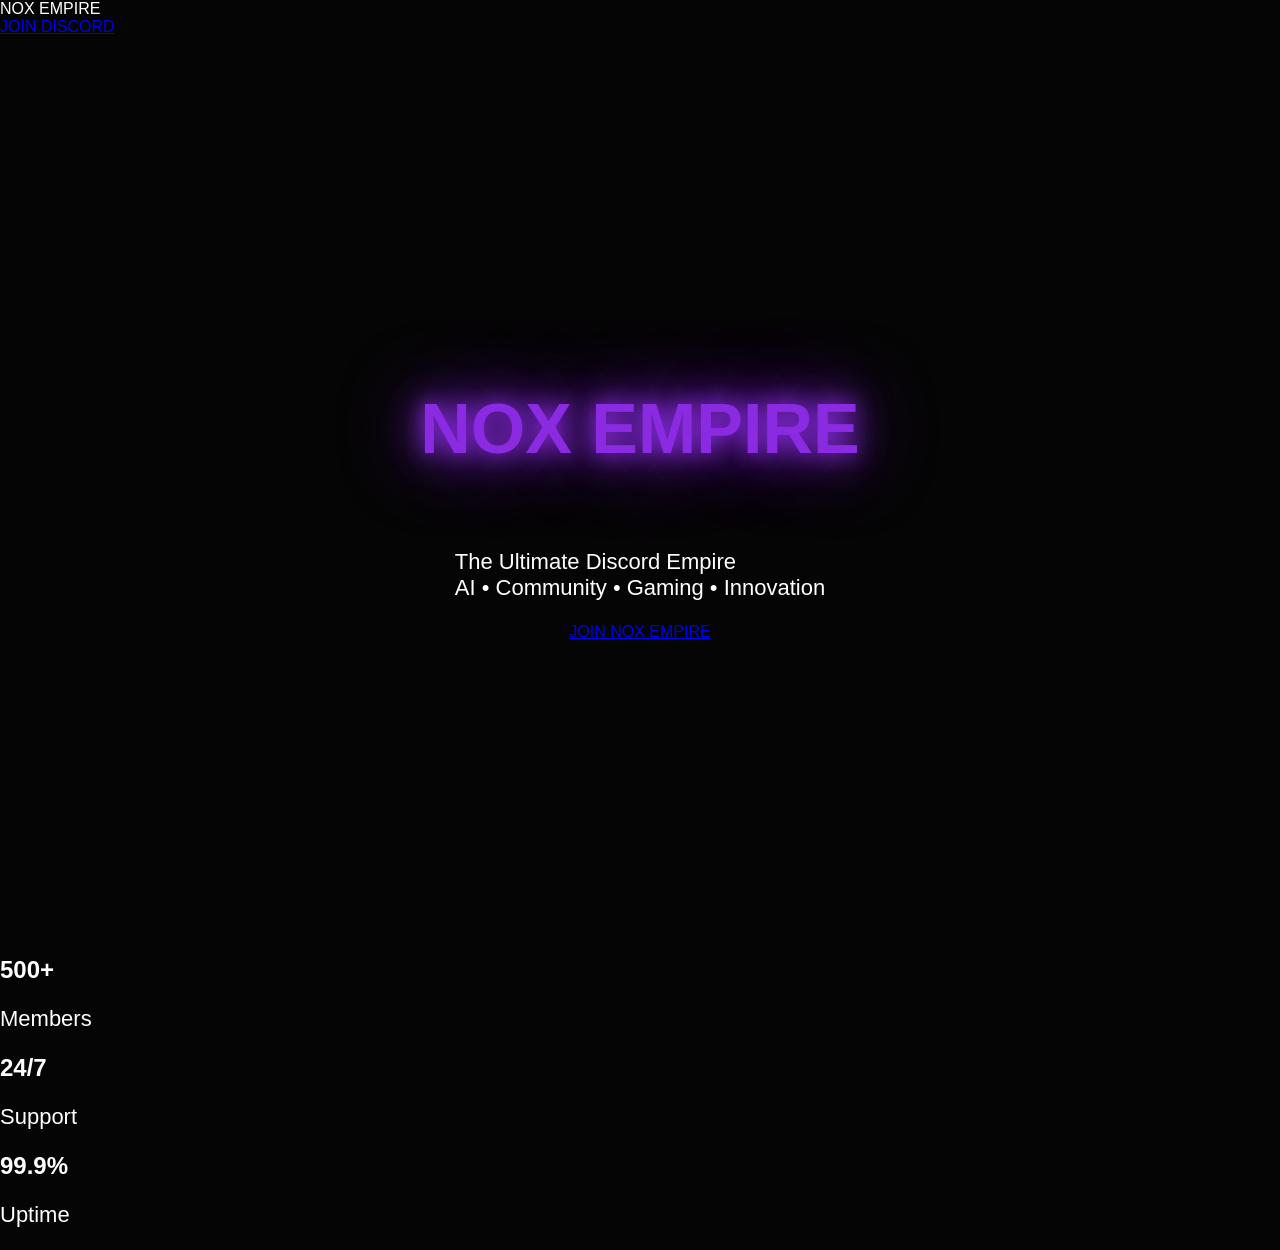
==== index.html @ 426fb97b "Update index.html" ====
<!DOCTYPE html>
<html>
<head>
<title>NOX EMPIRE</title>
<link rel="stylesheet" href="style.css">
</head>
<body>

<nav>
<div class="logo">NOX EMPIRE</div>

<a href="https://discord.gg/BHRQQq8F" target="_blank">
JOIN DISCORD
</a>
</nav>

<section class="hero">

<h1>NOX EMPIRE</h1>

<p>
The Ultimate Discord Empire
<br>
AI • Community • Gaming • Innovation
</p>

<a class="join" href="https://discord.gg/BHRQQq8F" target="_blank">
JOIN NOX EMPIRE
</a>

</section>

<section class="stats">

<div class="card">
<h2>500+</h2>
<p>Members</p>
</div>

<div class="card">
<h2>24/7</h2>
<p>Support</p>
</div>

<div class="card">
<h2>99.9%</h2>
<p>Uptime</p>
</div>

</section>

</body>
</html>
---- style.css ----
body{
    margin:0;
    background:#050505;
    color:white;
    font-family:Arial,sans-serif;
}

.hero{
    height:100vh;
    display:flex;
    flex-direction:column;
    justify-content:center;
    align-items:center;
}

h1{
    font-size:70px;
    color:#8A2BE2;
    text-shadow:
    0 0 20px #8A2BE2,
    0 0 40px #8A2BE2,
    0 0 80px #8A2BE2;
}

p{
    font-size:22px;
}

.btn{
    margin-top:20px;
    padding:15px 35px;
    text-decoration:none;
    color:white;
    border:2px solid #8A2BE2;
    border-radius:50px;
}

.btn:hover{
    box-shadow:0 0 25px #8A2BE2;
}
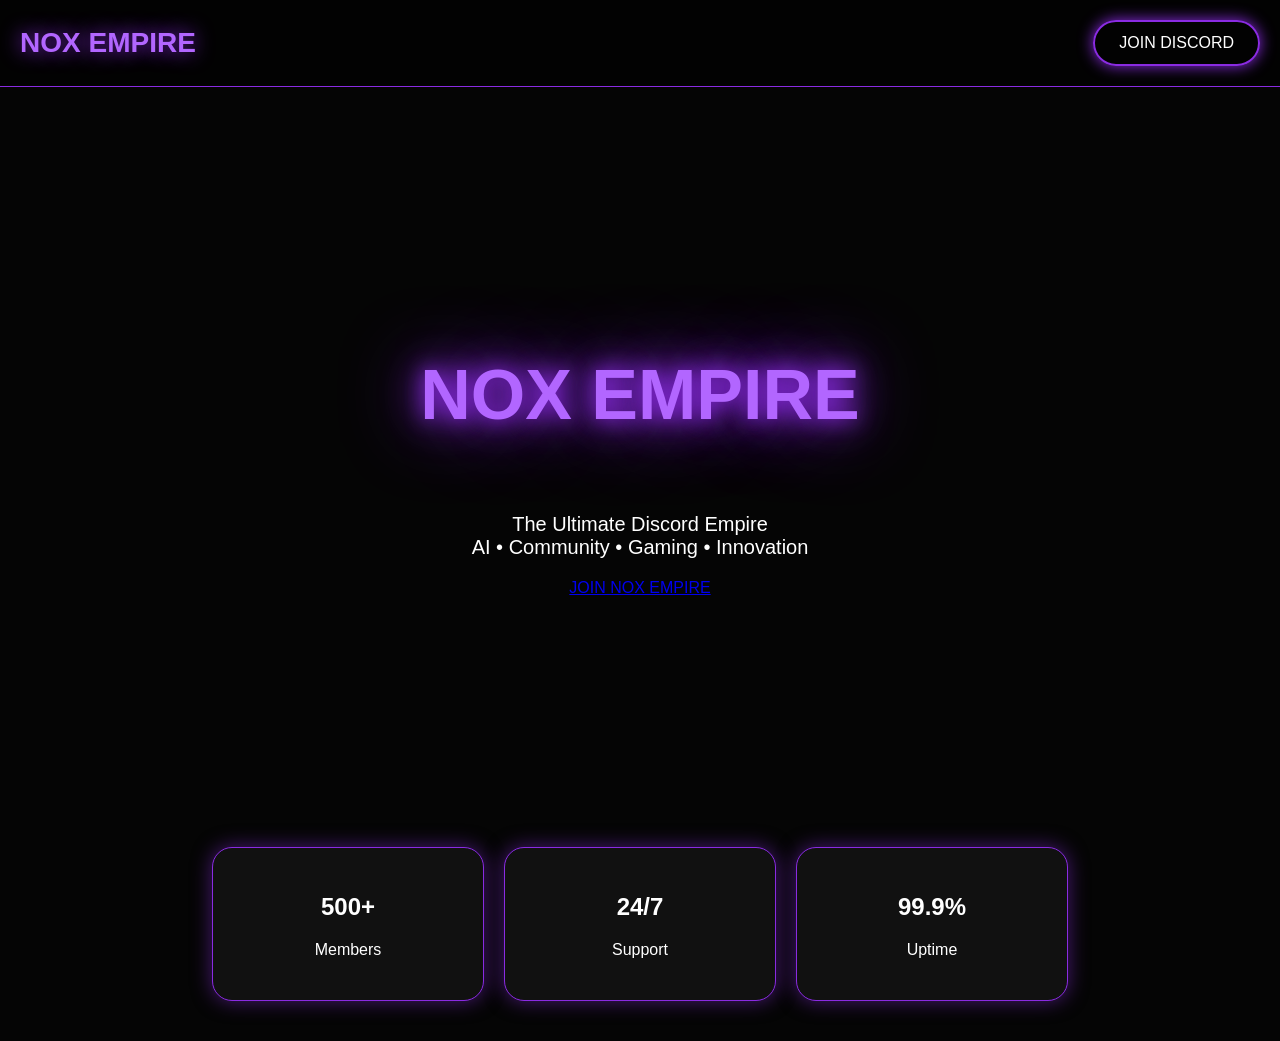
==== commit 58ff25be: "Update index.html" ====
--- a/index.html
+++ b/index.html
@@ -1,51 +1,57 @@
 <!DOCTYPE html>
 <html>
 <head>
+<meta charset="UTF-8">
+<meta name="viewport" content="width=device-width, initial-scale=1.0">
 <title>NOX EMPIRE</title>
 <link rel="stylesheet" href="style.css">
 </head>
 <body>
 
-<nav>
-<div class="logo">NOX EMPIRE</div>
+<nav class="navbar">
+    <div class="logo">NOX EMPIRE</div>
 
-<a href="https://discord.gg/BHRQQq8F" target="_blank">
-JOIN DISCORD
-</a>
+    <a href="https://discord.gg/BHRQQq8F"
+       target="_blank"
+       class="discord-btn">
+       JOIN DISCORD
+    </a>
 </nav>
 
 <section class="hero">
 
-<h1>NOX EMPIRE</h1>
+    <h1>NOX EMPIRE</h1>
 
-<p>
-The Ultimate Discord Empire
-<br>
-AI • Community • Gaming • Innovation
-</p>
+    <p>
+        The Ultimate Discord Empire
+        <br>
+        AI • Community • Gaming • Innovation
+    </p>
 
-<a class="join" href="https://discord.gg/BHRQQq8F" target="_blank">
-JOIN NOX EMPIRE
-</a>
+    <a href="https://discord.gg/BHRQQq8F"
+       target="_blank"
+       class="join-btn">
+       JOIN NOX EMPIRE
+    </a>
 
 </section>
 
 <section class="stats">
 
-<div class="card">
-<h2>500+</h2>
-<p>Members</p>
-</div>
+    <div class="card">
+        <h2>500+</h2>
+        <p>Members</p>
+    </div>
 
-<div class="card">
-<h2>24/7</h2>
-<p>Support</p>
-</div>
+    <div class="card">
+        <h2>24/7</h2>
+        <p>Support</p>
+    </div>
 
-<div class="card">
-<h2>99.9%</h2>
-<p>Uptime</p>
-</div>
+    <div class="card">
+        <h2>99.9%</h2>
+        <p>Uptime</p>
+    </div>
 
 </section>
 
--- a/style.css
+++ b/style.css
@@ -1,40 +1,83 @@
 body{
-    margin:0;
-    background:#050505;
-    color:white;
-    font-family:Arial,sans-serif;
+margin:0;
+background:#050505;
+color:white;
+font-family:Arial,sans-serif;
+overflow-x:hidden;
+}
+
+nav{
+display:flex;
+justify-content:space-between;
+align-items:center;
+padding:20px;
+background:rgba(0,0,0,.6);
+border-bottom:1px solid #8A2BE2;
+}
+
+.logo{
+font-size:28px;
+font-weight:bold;
+color:#b266ff;
+text-shadow:0 0 20px #8A2BE2;
+}
+
+nav a{
+color:white;
+text-decoration:none;
+padding:12px 24px;
+border:2px solid #8A2BE2;
+border-radius:50px;
+box-shadow:0 0 15px #8A2BE2;
 }
 
 .hero{
-    height:100vh;
-    display:flex;
-    flex-direction:column;
-    justify-content:center;
-    align-items:center;
+height:80vh;
+display:flex;
+flex-direction:column;
+justify-content:center;
+align-items:center;
+text-align:center;
 }
 
-h1{
-    font-size:70px;
-    color:#8A2BE2;
-    text-shadow:
-    0 0 20px #8A2BE2,
-    0 0 40px #8A2BE2,
-    0 0 80px #8A2BE2;
+.hero h1{
+font-size:70px;
+color:#b266ff;
+text-shadow:
+0 0 20px #8A2BE2,
+0 0 40px #8A2BE2,
+0 0 80px #8A2BE2;
 }
 
-p{
-    font-size:22px;
+.hero p{
+font-size:20px;
 }
 
-.btn{
-    margin-top:20px;
-    padding:15px 35px;
-    text-decoration:none;
-    color:white;
-    border:2px solid #8A2BE2;
-    border-radius:50px;
+.join{
+display:inline-block;
+margin-top:25px;
+padding:18px 40px;
+background:#8A2BE2;
+color:white;
+text-decoration:none;
+border-radius:50px;
+box-shadow:0 0 30px #8A2BE2;
 }
 
-.btn:hover{
-    box-shadow:0 0 25px #8A2BE2;
+.stats{
+display:flex;
+justify-content:center;
+gap:20px;
+flex-wrap:wrap;
+padding:40px;
 }
+
+.card{
+width:220px;
+background:#111;
+padding:25px;
+border-radius:20px;
+text-align:center;
+border:1px solid #8A2BE2;
+box-shadow:0 0 20px rgba(138,43,226,.5);
+}
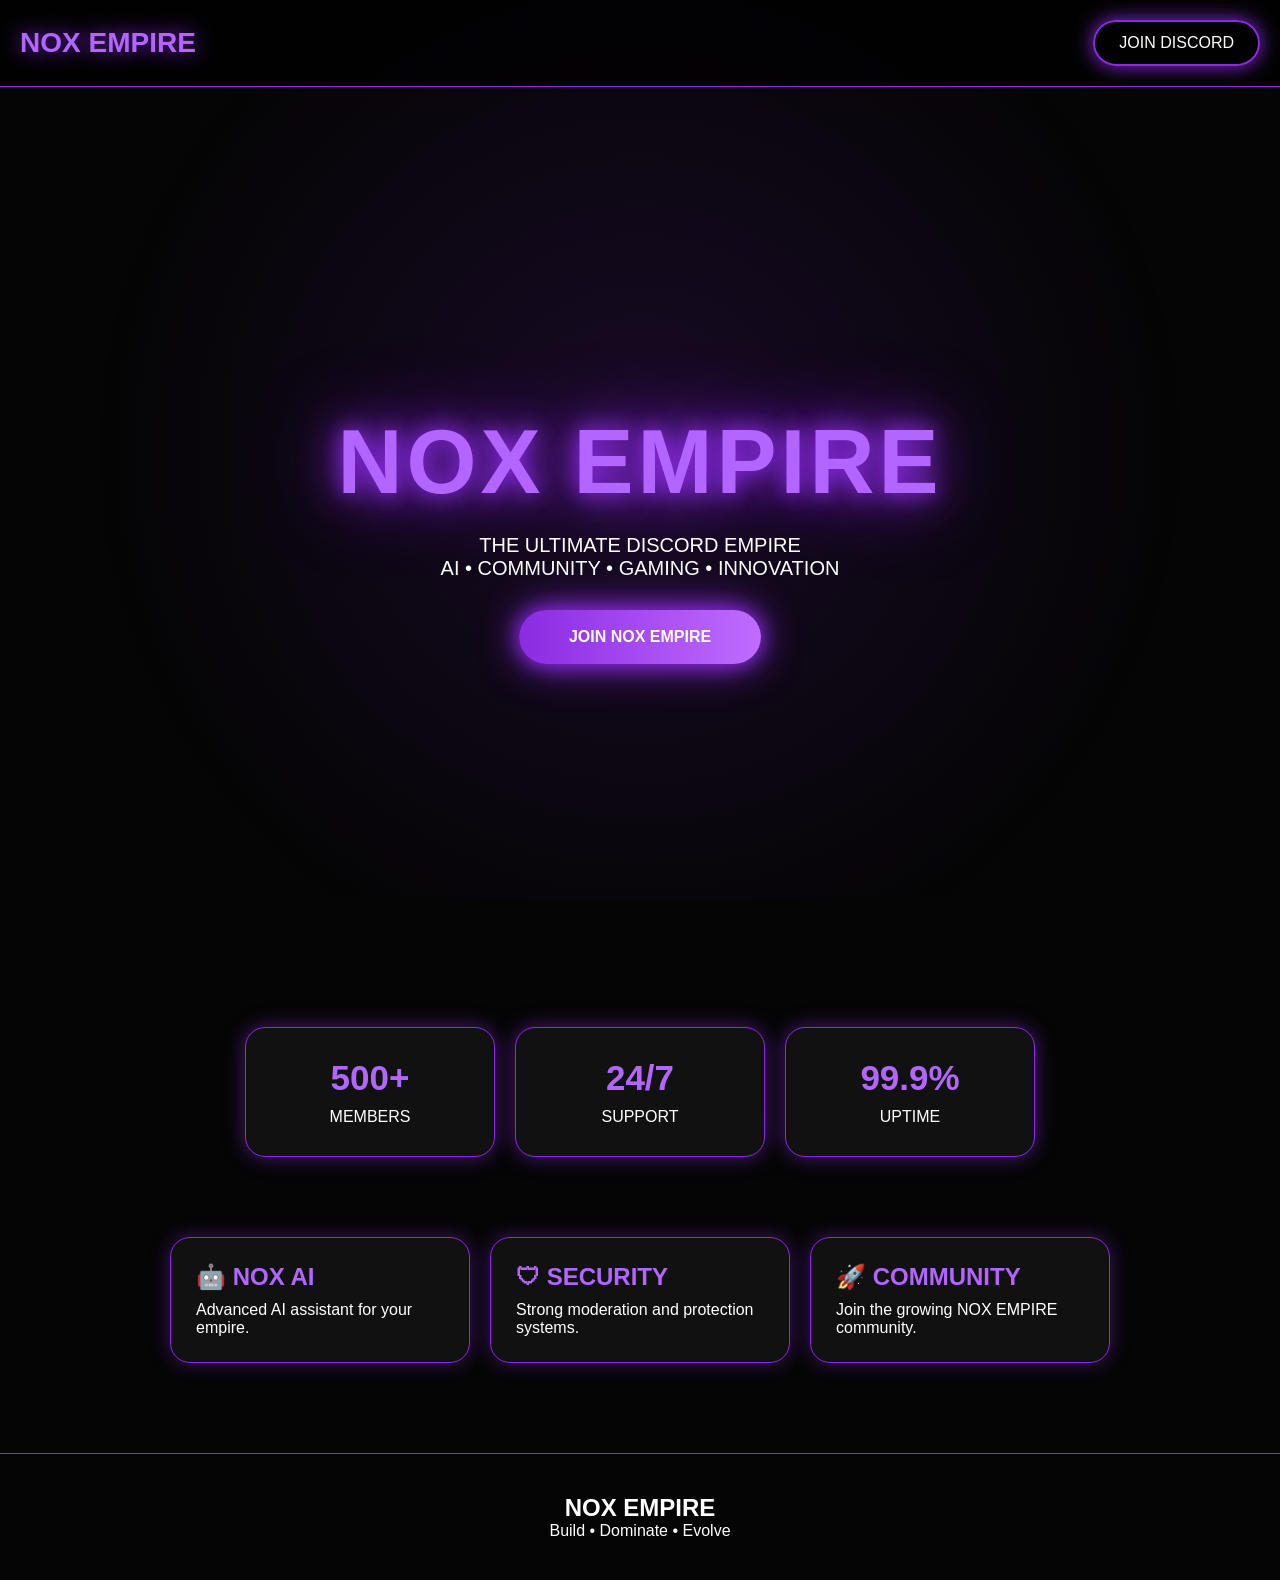
==== commit 817b67da: "Update index.html" ====
--- a/index.html
+++ b/index.html
@@ -4,56 +4,230 @@
 <meta charset="UTF-8">
 <meta name="viewport" content="width=device-width, initial-scale=1.0">
 <title>NOX EMPIRE</title>
-<link rel="stylesheet" href="style.css">
+
+<style>
+*{
+margin:0;
+padding:0;
+box-sizing:border-box;
+}
+
+body{
+background:#050505;
+color:white;
+font-family:Arial,sans-serif;
+overflow-x:hidden;
+}
+
+body::before{
+content:"";
+position:fixed;
+top:0;
+left:0;
+width:100%;
+height:100%;
+background:
+radial-gradient(circle at center,
+rgba(138,43,226,.15),
+transparent 70%);
+pointer-events:none;
+z-index:-1;
+}
+
+.navbar{
+display:flex;
+justify-content:space-between;
+align-items:center;
+padding:20px;
+border-bottom:1px solid #8A2BE2;
+background:rgba(0,0,0,.7);
+}
+
+.logo{
+font-size:28px;
+font-weight:bold;
+color:#b266ff;
+text-shadow:0 0 20px #8A2BE2;
+}
+
+.discord-btn{
+text-decoration:none;
+color:white;
+padding:12px 24px;
+border-radius:50px;
+border:2px solid #8A2BE2;
+box-shadow:0 0 20px #8A2BE2;
+}
+
+.hero{
+min-height:100vh;
+display:flex;
+flex-direction:column;
+justify-content:center;
+align-items:center;
+text-align:center;
+padding:20px;
+}
+
+.hero h1{
+font-size:90px;
+letter-spacing:4px;
+color:#b266ff;
+text-shadow:
+0 0 20px #8A2BE2,
+0 0 40px #8A2BE2,
+0 0 80px #8A2BE2;
+}
+
+.hero p{
+font-size:20px;
+margin-top:20px;
+}
+
+.join-btn{
+margin-top:30px;
+padding:18px 50px;
+border-radius:50px;
+text-decoration:none;
+color:white;
+font-weight:bold;
+background:linear-gradient(
+90deg,
+#8A2BE2,
+#c06cff
+);
+box-shadow:
+0 0 20px #8A2BE2,
+0 0 40px #8A2BE2;
+}
+
+.stats{
+display:flex;
+justify-content:center;
+flex-wrap:wrap;
+gap:20px;
+padding:40px;
+}
+
+.card{
+width:250px;
+background:#111;
+padding:30px;
+border-radius:20px;
+text-align:center;
+border:1px solid #8A2BE2;
+box-shadow:0 0 20px rgba(138,43,226,.5);
+}
+
+.card h2{
+font-size:35px;
+color:#b266ff;
+margin-bottom:10px;
+}
+
+.features{
+display:flex;
+justify-content:center;
+flex-wrap:wrap;
+gap:20px;
+padding:40px;
+}
+
+.feature{
+width:300px;
+background:#111;
+padding:25px;
+border-radius:20px;
+border:1px solid #8A2BE2;
+box-shadow:0 0 20px rgba(138,43,226,.4);
+}
+
+.feature h2{
+margin-bottom:10px;
+color:#b266ff;
+}
+
+footer{
+padding:40px;
+text-align:center;
+border-top:1px solid #8A2BE2;
+margin-top:50px;
+}
+</style>
+
 </head>
 <body>
 
 <nav class="navbar">
-    <div class="logo">NOX EMPIRE</div>
-
-    <a href="https://discord.gg/BHRQQq8F"
-       target="_blank"
-       class="discord-btn">
-       JOIN DISCORD
-    </a>
+<div class="logo">NOX EMPIRE</div>
+
+<a href="https://discord.gg/BHRQQq8F"
+target="_blank"
+class="discord-btn">
+JOIN DISCORD
+</a>
 </nav>
 
 <section class="hero">
 
-    <h1>NOX EMPIRE</h1>
-
-    <p>
-        The Ultimate Discord Empire
-        <br>
-        AI • Community • Gaming • Innovation
-    </p>
-
-    <a href="https://discord.gg/BHRQQq8F"
-       target="_blank"
-       class="join-btn">
-       JOIN NOX EMPIRE
-    </a>
+<h1>NOX EMPIRE</h1>
+
+<p>
+THE ULTIMATE DISCORD EMPIRE
+<br>
+AI • COMMUNITY • GAMING • INNOVATION
+</p>
+
+<a href="https://discord.gg/BHRQQq8F"
+target="_blank"
+class="join-btn">
+JOIN NOX EMPIRE
+</a>
 
 </section>
 
 <section class="stats">
 
-    <div class="card">
-        <h2>500+</h2>
-        <p>Members</p>
-    </div>
-
-    <div class="card">
-        <h2>24/7</h2>
-        <p>Support</p>
-    </div>
-
-    <div class="card">
-        <h2>99.9%</h2>
-        <p>Uptime</p>
-    </div>
+<div class="card">
+<h2>500+</h2>
+<p>MEMBERS</p>
+</div>
+
+<div class="card">
+<h2>24/7</h2>
+<p>SUPPORT</p>
+</div>
+
+<div class="card">
+<h2>99.9%</h2>
+<p>UPTIME</p>
+</div>
 
 </section>
+
+<section class="features">
+
+<div class="feature">
+<h2>🤖 NOX AI</h2>
+<p>Advanced AI assistant for your empire.</p>
+</div>
+
+<div class="feature">
+<h2>🛡 SECURITY</h2>
+<p>Strong moderation and protection systems.</p>
+</div>
+
+<div class="feature">
+<h2>🚀 COMMUNITY</h2>
+<p>Join the growing NOX EMPIRE community.</p>
+</div>
+
+</section>
+
+<footer>
+<h2>NOX EMPIRE</h2>
+<p>Build • Dominate • Evolve</p>
+</footer>
 
 </body>
 </html>
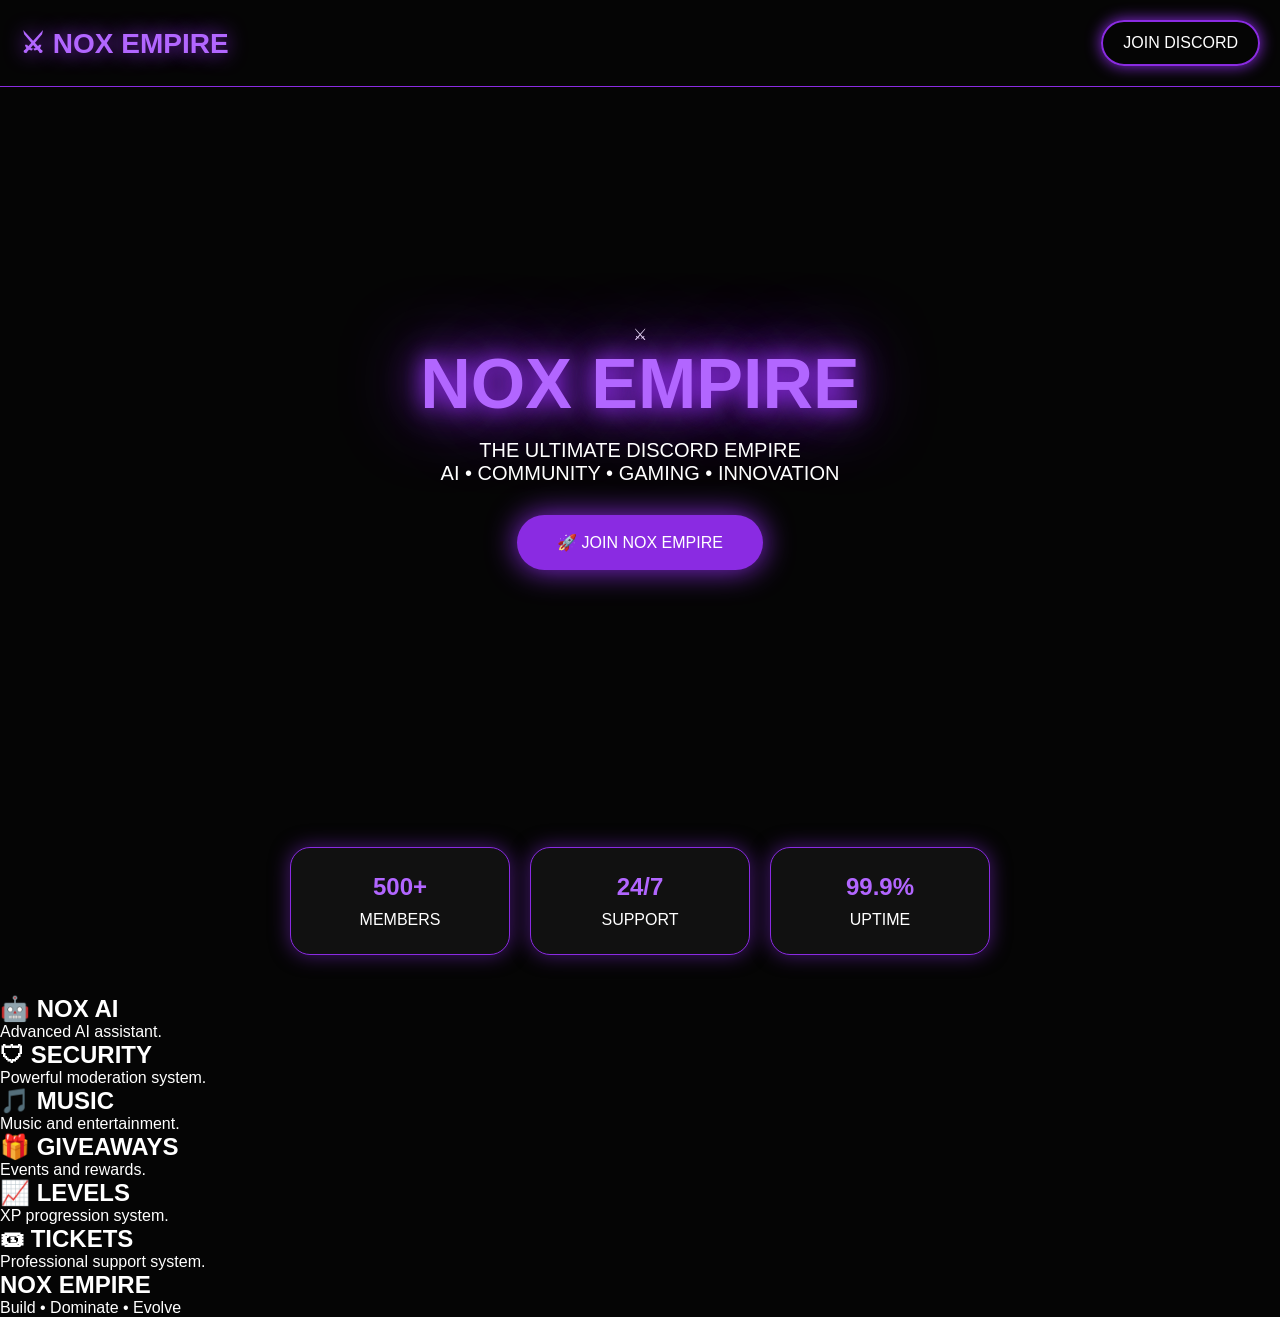
==== commit 313e4674: "Update index.html" ====
--- a/index.html
+++ b/index.html
@@ -4,162 +4,13 @@
 <meta charset="UTF-8">
 <meta name="viewport" content="width=device-width, initial-scale=1.0">
 <title>NOX EMPIRE</title>
+<link rel="stylesheet" href="style.css">
+</head>
 
-<style>
-*{
-margin:0;
-padding:0;
-box-sizing:border-box;
-}
-
-body{
-background:#050505;
-color:white;
-font-family:Arial,sans-serif;
-overflow-x:hidden;
-}
-
-body::before{
-content:"";
-position:fixed;
-top:0;
-left:0;
-width:100%;
-height:100%;
-background:
-radial-gradient(circle at center,
-rgba(138,43,226,.15),
-transparent 70%);
-pointer-events:none;
-z-index:-1;
-}
-
-.navbar{
-display:flex;
-justify-content:space-between;
-align-items:center;
-padding:20px;
-border-bottom:1px solid #8A2BE2;
-background:rgba(0,0,0,.7);
-}
-
-.logo{
-font-size:28px;
-font-weight:bold;
-color:#b266ff;
-text-shadow:0 0 20px #8A2BE2;
-}
-
-.discord-btn{
-text-decoration:none;
-color:white;
-padding:12px 24px;
-border-radius:50px;
-border:2px solid #8A2BE2;
-box-shadow:0 0 20px #8A2BE2;
-}
-
-.hero{
-min-height:100vh;
-display:flex;
-flex-direction:column;
-justify-content:center;
-align-items:center;
-text-align:center;
-padding:20px;
-}
-
-.hero h1{
-font-size:90px;
-letter-spacing:4px;
-color:#b266ff;
-text-shadow:
-0 0 20px #8A2BE2,
-0 0 40px #8A2BE2,
-0 0 80px #8A2BE2;
-}
-
-.hero p{
-font-size:20px;
-margin-top:20px;
-}
-
-.join-btn{
-margin-top:30px;
-padding:18px 50px;
-border-radius:50px;
-text-decoration:none;
-color:white;
-font-weight:bold;
-background:linear-gradient(
-90deg,
-#8A2BE2,
-#c06cff
-);
-box-shadow:
-0 0 20px #8A2BE2,
-0 0 40px #8A2BE2;
-}
-
-.stats{
-display:flex;
-justify-content:center;
-flex-wrap:wrap;
-gap:20px;
-padding:40px;
-}
-
-.card{
-width:250px;
-background:#111;
-padding:30px;
-border-radius:20px;
-text-align:center;
-border:1px solid #8A2BE2;
-box-shadow:0 0 20px rgba(138,43,226,.5);
-}
-
-.card h2{
-font-size:35px;
-color:#b266ff;
-margin-bottom:10px;
-}
-
-.features{
-display:flex;
-justify-content:center;
-flex-wrap:wrap;
-gap:20px;
-padding:40px;
-}
-
-.feature{
-width:300px;
-background:#111;
-padding:25px;
-border-radius:20px;
-border:1px solid #8A2BE2;
-box-shadow:0 0 20px rgba(138,43,226,.4);
-}
-
-.feature h2{
-margin-bottom:10px;
-color:#b266ff;
-}
-
-footer{
-padding:40px;
-text-align:center;
-border-top:1px solid #8A2BE2;
-margin-top:50px;
-}
-</style>
-
-</head>
 <body>
 
 <nav class="navbar">
-<div class="logo">NOX EMPIRE</div>
+<div class="logo">⚔ NOX EMPIRE</div>
 
 <a href="https://discord.gg/BHRQQq8F"
 target="_blank"
@@ -169,6 +20,8 @@
 </nav>
 
 <section class="hero">
+
+<div class="nox-logo">⚔</div>
 
 <h1>NOX EMPIRE</h1>
 
@@ -181,7 +34,7 @@
 <a href="https://discord.gg/BHRQQq8F"
 target="_blank"
 class="join-btn">
-JOIN NOX EMPIRE
+🚀 JOIN NOX EMPIRE
 </a>
 
 </section>
@@ -209,24 +62,44 @@
 
 <div class="feature">
 <h2>🤖 NOX AI</h2>
-<p>Advanced AI assistant for your empire.</p>
+<p>Advanced AI assistant.</p>
 </div>
 
 <div class="feature">
 <h2>🛡 SECURITY</h2>
-<p>Strong moderation and protection systems.</p>
+<p>Powerful moderation system.</p>
 </div>
 
 <div class="feature">
-<h2>🚀 COMMUNITY</h2>
-<p>Join the growing NOX EMPIRE community.</p>
+<h2>🎵 MUSIC</h2>
+<p>Music and entertainment.</p>
+</div>
+
+<div class="feature">
+<h2>🎁 GIVEAWAYS</h2>
+<p>Events and rewards.</p>
+</div>
+
+<div class="feature">
+<h2>📈 LEVELS</h2>
+<p>XP progression system.</p>
+</div>
+
+<div class="feature">
+<h2>🎟 TICKETS</h2>
+<p>Professional support system.</p>
 </div>
 
 </section>
 
 <footer>
+
 <h2>NOX EMPIRE</h2>
-<p>Build • Dominate • Evolve</p>
+
+<p>
+Build • Dominate • Evolve
+</p>
+
 </footer>
 
 </body>
--- a/style.css
+++ b/style.css
@@ -0,0 +1,92 @@
+*{
+    margin:0;
+    padding:0;
+    box-sizing:border-box;
+}
+
+body{
+    background:#050505;
+    color:white;
+    font-family:Arial,sans-serif;
+}
+
+.navbar{
+    display:flex;
+    justify-content:space-between;
+    align-items:center;
+    padding:20px;
+    border-bottom:1px solid #8A2BE2;
+}
+
+.logo{
+    font-size:28px;
+    font-weight:bold;
+    color:#b266ff;
+    text-shadow:0 0 20px #8A2BE2;
+}
+
+.discord-btn{
+    color:white;
+    text-decoration:none;
+    border:2px solid #8A2BE2;
+    padding:12px 20px;
+    border-radius:30px;
+    box-shadow:0 0 15px #8A2BE2;
+}
+
+.hero{
+    min-height:80vh;
+    display:flex;
+    flex-direction:column;
+    justify-content:center;
+    align-items:center;
+    text-align:center;
+    padding:20px;
+}
+
+.hero h1{
+    font-size:70px;
+    color:#b266ff;
+    text-shadow:
+    0 0 20px #8A2BE2,
+    0 0 40px #8A2BE2,
+    0 0 80px #8A2BE2;
+}
+
+.hero p{
+    font-size:20px;
+    margin-top:15px;
+}
+
+.join-btn{
+    margin-top:30px;
+    text-decoration:none;
+    color:white;
+    background:#8A2BE2;
+    padding:18px 40px;
+    border-radius:50px;
+    box-shadow:0 0 30px #8A2BE2;
+}
+
+.stats{
+    display:flex;
+    justify-content:center;
+    flex-wrap:wrap;
+    gap:20px;
+    padding:40px;
+}
+
+.card{
+    width:220px;
+    background:#111;
+    padding:25px;
+    text-align:center;
+    border-radius:20px;
+    border:1px solid #8A2BE2;
+    box-shadow:0 0 20px rgba(138,43,226,.5);
+}
+
+.card h2{
+    color:#b266ff;
+    margin-bottom:10px;
+}
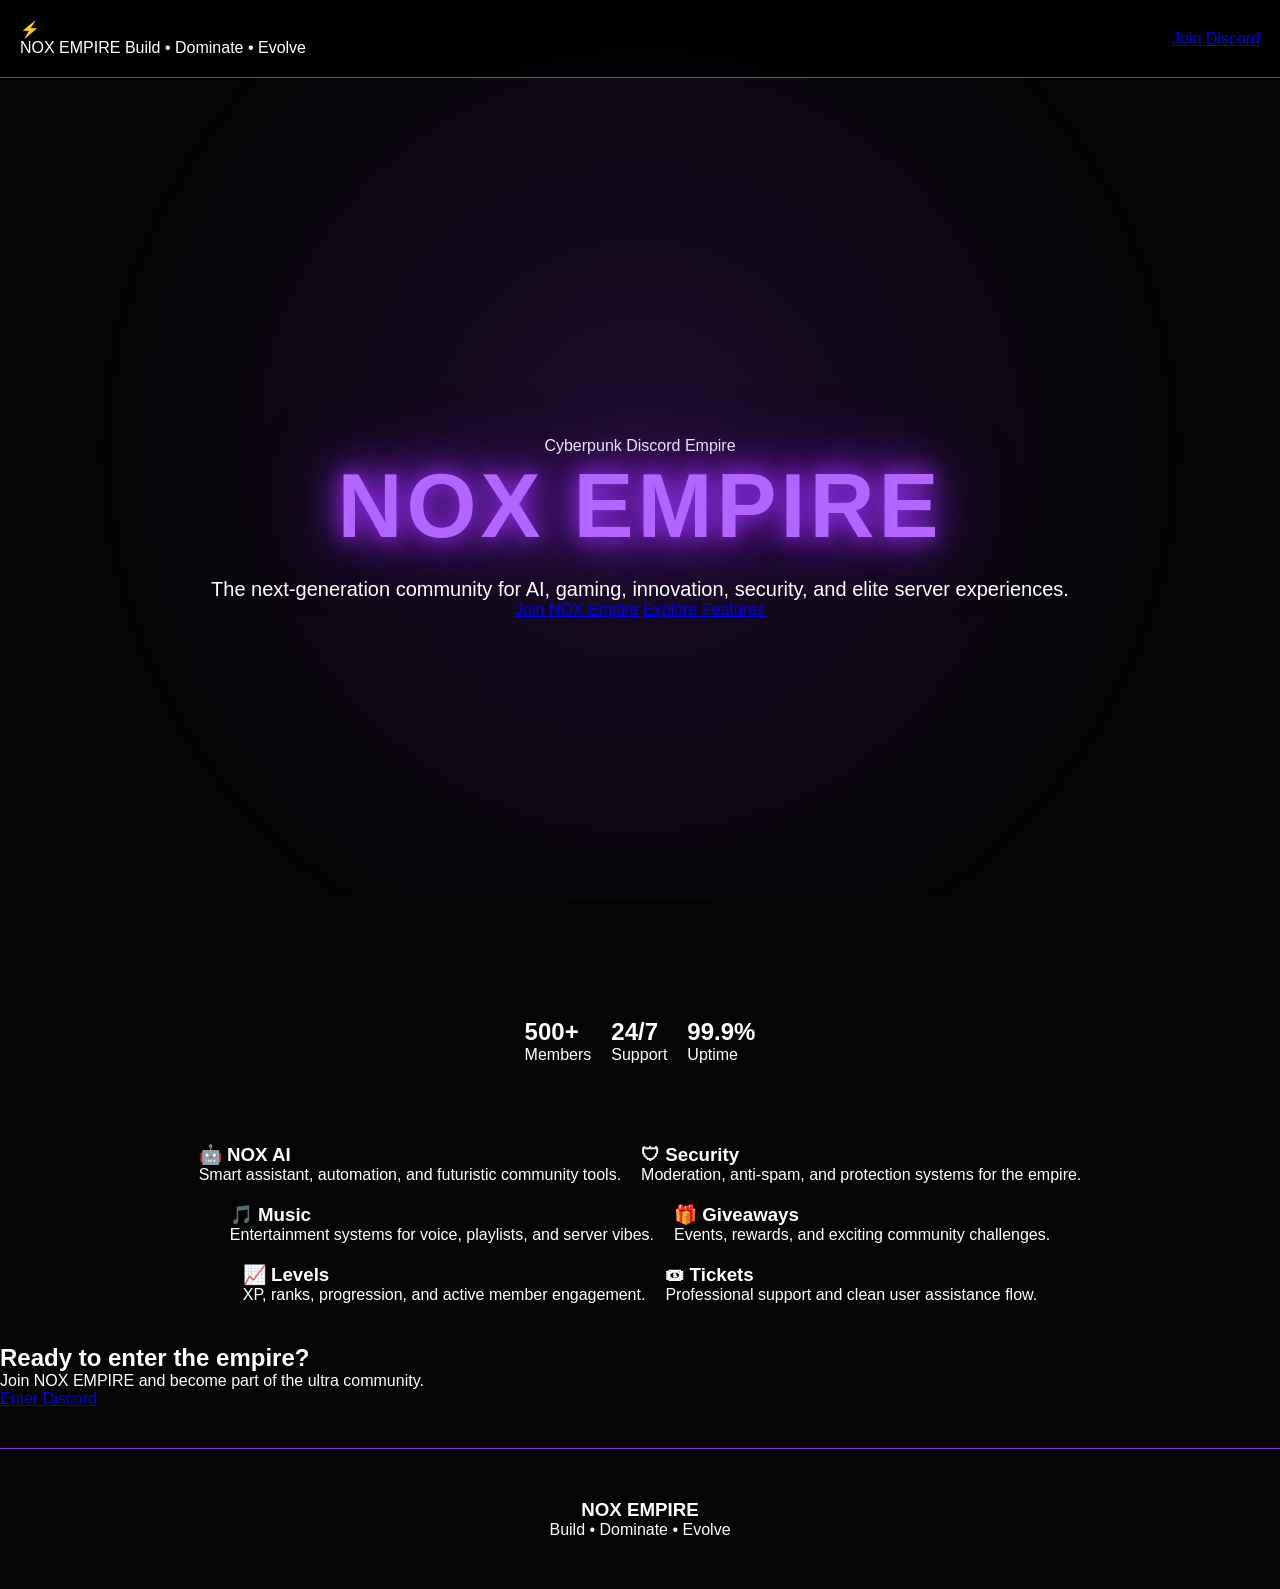
==== commit 3047a77d: "Update index.html" ====
--- a/index.html
+++ b/index.html
@@ -1,106 +1,97 @@
+
 <!DOCTYPE html>
-<html>
+<html lang="en">
 <head>
-<meta charset="UTF-8">
-<meta name="viewport" content="width=device-width, initial-scale=1.0">
-<title>NOX EMPIRE</title>
-<link rel="stylesheet" href="style.css">
+  <meta charset="UTF-8" />
+  <meta name="viewport" content="width=device-width, initial-scale=1.0" />
+  <title>NOX EMPIRE</title>
+  <link rel="stylesheet" href="style.css" />
 </head>
-
 <body>
 
-<nav class="navbar">
-<div class="logo">⚔ NOX EMPIRE</div>
+  <div id="particles"></div>
 
-<a href="https://discord.gg/BHRQQq8F"
-target="_blank"
-class="discord-btn">
-JOIN DISCORD
-</a>
-</nav>
+  <nav class="navbar">
+    <div class="brand">
+      <div class="brand-icon">⚡</div>
+      <div class="brand-text">
+        <span class="brand-name">NOX EMPIRE</span>
+        <span class="brand-sub">Build • Dominate • Evolve</span>
+      </div>
+    </div>
 
-<section class="hero">
+    <a class="nav-btn" href="https://discord.gg/BHRQQq8F" target="_blank">Join Discord</a>
+  </nav>
 
-<div class="nox-logo">⚔</div>
+  <main>
+    <section class="hero">
+      <div class="hero-badge">Cyberpunk Discord Empire</div>
+      <h1>NOX EMPIRE</h1>
+      <p>
+        The next-generation community for AI, gaming, innovation, security,
+        and elite server experiences.
+      </p>
 
-<h1>NOX EMPIRE</h1>
+      <div class="hero-actions">
+        <a class="primary-btn" href="https://discord.gg/BHRQQq8F" target="_blank">Join NOX Empire</a>
+        <a class="secondary-btn" href="#features">Explore Features</a>
+      </div>
+    </section>
 
-<p>
-THE ULTIMATE DISCORD EMPIRE
-<br>
-AI • COMMUNITY • GAMING • INNOVATION
-</p>
+    <section class="stats">
+      <div class="stat-card">
+        <h2>500+</h2>
+        <p>Members</p>
+      </div>
+      <div class="stat-card">
+        <h2>24/7</h2>
+        <p>Support</p>
+      </div>
+      <div class="stat-card">
+        <h2>99.9%</h2>
+        <p>Uptime</p>
+      </div>
+    </section>
 
-<a href="https://discord.gg/BHRQQq8F"
-target="_blank"
-class="join-btn">
-🚀 JOIN NOX EMPIRE
-</a>
+    <section id="features" class="features">
+      <div class="feature-card">
+        <h3>🤖 NOX AI</h3>
+        <p>Smart assistant, automation, and futuristic community tools.</p>
+      </div>
+      <div class="feature-card">
+        <h3>🛡 Security</h3>
+        <p>Moderation, anti-spam, and protection systems for the empire.</p>
+      </div>
+      <div class="feature-card">
+        <h3>🎵 Music</h3>
+        <p>Entertainment systems for voice, playlists, and server vibes.</p>
+      </div>
+      <div class="feature-card">
+        <h3>🎁 Giveaways</h3>
+        <p>Events, rewards, and exciting community challenges.</p>
+      </div>
+      <div class="feature-card">
+        <h3>📈 Levels</h3>
+        <p>XP, ranks, progression, and active member engagement.</p>
+      </div>
+      <div class="feature-card">
+        <h3>🎟 Tickets</h3>
+        <p>Professional support and clean user assistance flow.</p>
+      </div>
+    </section>
 
-</section>
+    <section class="cta">
+      <h2>Ready to enter the empire?</h2>
+      <p>Join NOX EMPIRE and become part of the ultra community.</p>
+      <a class="primary-btn" href="https://discord.gg/BHRQQq8F" target="_blank">Enter Discord</a>
+    </section>
+  </main>
 
-<section class="stats">
+  <footer class="footer">
+    <h3>NOX EMPIRE</h3>
+    <p>Build • Dominate • Evolve</p>
+  </footer>
 
-<div class="card">
-<h2>500+</h2>
-<p>MEMBERS</p>
-</div>
-
-<div class="card">
-<h2>24/7</h2>
-<p>SUPPORT</p>
-</div>
-
-<div class="card">
-<h2>99.9%</h2>
-<p>UPTIME</p>
-</div>
-
-</section>
-
-<section class="features">
-
-<div class="feature">
-<h2>🤖 NOX AI</h2>
-<p>Advanced AI assistant.</p>
-</div>
-
-<div class="feature">
-<h2>🛡 SECURITY</h2>
-<p>Powerful moderation system.</p>
-</div>
-
-<div class="feature">
-<h2>🎵 MUSIC</h2>
-<p>Music and entertainment.</p>
-</div>
-
-<div class="feature">
-<h2>🎁 GIVEAWAYS</h2>
-<p>Events and rewards.</p>
-</div>
-
-<div class="feature">
-<h2>📈 LEVELS</h2>
-<p>XP progression system.</p>
-</div>
-
-<div class="feature">
-<h2>🎟 TICKETS</h2>
-<p>Professional support system.</p>
-</div>
-
-</section>
-
-<footer>
-
-<h2>NOX EMPIRE</h2>
-
-<p>
-Build • Dominate • Evolve
-</p>
-
-</footer>
-
+  <script src="script.js"></script>
 </body>
 </html>
--- a/style.css
+++ b/style.css
@@ -1,92 +1,175 @@
 *{
-    margin:0;
-    padding:0;
-    box-sizing:border-box;
+margin:0;
+padding:0;
+box-sizing:border-box;
 }
 
 body{
-    background:#050505;
-    color:white;
-    font-family:Arial,sans-serif;
+background:#050505;
+color:white;
+font-family:Arial,sans-serif;
+overflow-x:hidden;
+}
+
+body::before{
+content:"";
+position:fixed;
+top:0;
+left:0;
+width:100%;
+height:100%;
+background:
+radial-gradient(circle,
+rgba(138,43,226,.18),
+transparent 70%);
+pointer-events:none;
+z-index:-1;
 }
 
 .navbar{
-    display:flex;
-    justify-content:space-between;
-    align-items:center;
-    padding:20px;
-    border-bottom:1px solid #8A2BE2;
+display:flex;
+justify-content:space-between;
+align-items:center;
+padding:20px;
+border-bottom:1px solid #8A2BE2;
+background:rgba(0,0,0,.8);
 }
 
 .logo{
-    font-size:28px;
-    font-weight:bold;
-    color:#b266ff;
-    text-shadow:0 0 20px #8A2BE2;
+font-size:24px;
+font-weight:bold;
+color:#b266ff;
+text-shadow:0 0 20px #8A2BE2;
 }
 
 .discord-btn{
-    color:white;
-    text-decoration:none;
-    border:2px solid #8A2BE2;
-    padding:12px 20px;
-    border-radius:30px;
-    box-shadow:0 0 15px #8A2BE2;
+text-decoration:none;
+color:white;
+padding:12px 24px;
+border-radius:50px;
+border:2px solid #8A2BE2;
+box-shadow:0 0 20px #8A2BE2;
 }
 
 .hero{
-    min-height:80vh;
-    display:flex;
-    flex-direction:column;
-    justify-content:center;
-    align-items:center;
-    text-align:center;
-    padding:20px;
+min-height:100vh;
+display:flex;
+flex-direction:column;
+justify-content:center;
+align-items:center;
+text-align:center;
+padding:20px;
+}
+
+.nox-logo{
+font-size:90px;
+margin-bottom:20px;
+filter:drop-shadow(0 0 25px #8A2BE2);
+animation:float 3s infinite;
+}
+
+@keyframes float{
+0%{transform:translateY(0);}
+50%{transform:translateY(-15px);}
+100%{transform:translateY(0);}
 }
 
 .hero h1{
-    font-size:70px;
-    color:#b266ff;
-    text-shadow:
-    0 0 20px #8A2BE2,
-    0 0 40px #8A2BE2,
-    0 0 80px #8A2BE2;
+font-size:90px;
+letter-spacing:4px;
+color:#b266ff;
+text-shadow:
+0 0 20px #8A2BE2,
+0 0 40px #8A2BE2,
+0 0 80px #8A2BE2;
 }
 
 .hero p{
-    font-size:20px;
-    margin-top:15px;
+margin-top:20px;
+font-size:20px;
 }
 
 .join-btn{
-    margin-top:30px;
-    text-decoration:none;
-    color:white;
-    background:#8A2BE2;
-    padding:18px 40px;
-    border-radius:50px;
-    box-shadow:0 0 30px #8A2BE2;
+margin-top:30px;
+padding:18px 50px;
+border-radius:50px;
+text-decoration:none;
+color:white;
+font-weight:bold;
+background:linear-gradient(
+90deg,
+#8A2BE2,
+#c06cff
+);
+box-shadow:
+0 0 20px #8A2BE2,
+0 0 40px #8A2BE2;
 }
 
 .stats{
-    display:flex;
-    justify-content:center;
-    flex-wrap:wrap;
-    gap:20px;
-    padding:40px;
+display:flex;
+justify-content:center;
+flex-wrap:wrap;
+gap:20px;
+padding:40px;
 }
 
 .card{
-    width:220px;
-    background:#111;
-    padding:25px;
-    text-align:center;
-    border-radius:20px;
-    border:1px solid #8A2BE2;
-    box-shadow:0 0 20px rgba(138,43,226,.5);
+width:250px;
+background:#111;
+padding:30px;
+border-radius:20px;
+text-align:center;
+border:1px solid #8A2BE2;
+box-shadow:0 0 20px rgba(138,43,226,.5);
 }
 
 .card h2{
-    color:#b266ff;
-    margin-bottom:10px;
+font-size:35px;
+color:#b266ff;
+margin-bottom:10px;
 }
+
+.features{
+display:flex;
+justify-content:center;
+flex-wrap:wrap;
+gap:20px;
+padding:40px;
+}
+
+.feature{
+width:300px;
+background:#111;
+padding:25px;
+border-radius:20px;
+border:1px solid #8A2BE2;
+box-shadow:0 0 20px rgba(138,43,226,.4);
+}
+
+.feature h2{
+color:#b266ff;
+margin-bottom:10px;
+}
+
+footer{
+text-align:center;
+padding:50px;
+margin-top:40px;
+border-top:1px solid #8A2BE2;
+}
+
+footer h2{
+color:#b266ff;
+margin-bottom:10px;
+}
+ .card:hover,
+.feature:hover{
+transform:translateY(-10px);
+transition:.3s;
+box-shadow:0 0 35px #8A2BE2;
+}
+
+.join-btn:hover{
+transform:scale(1.05);
+}
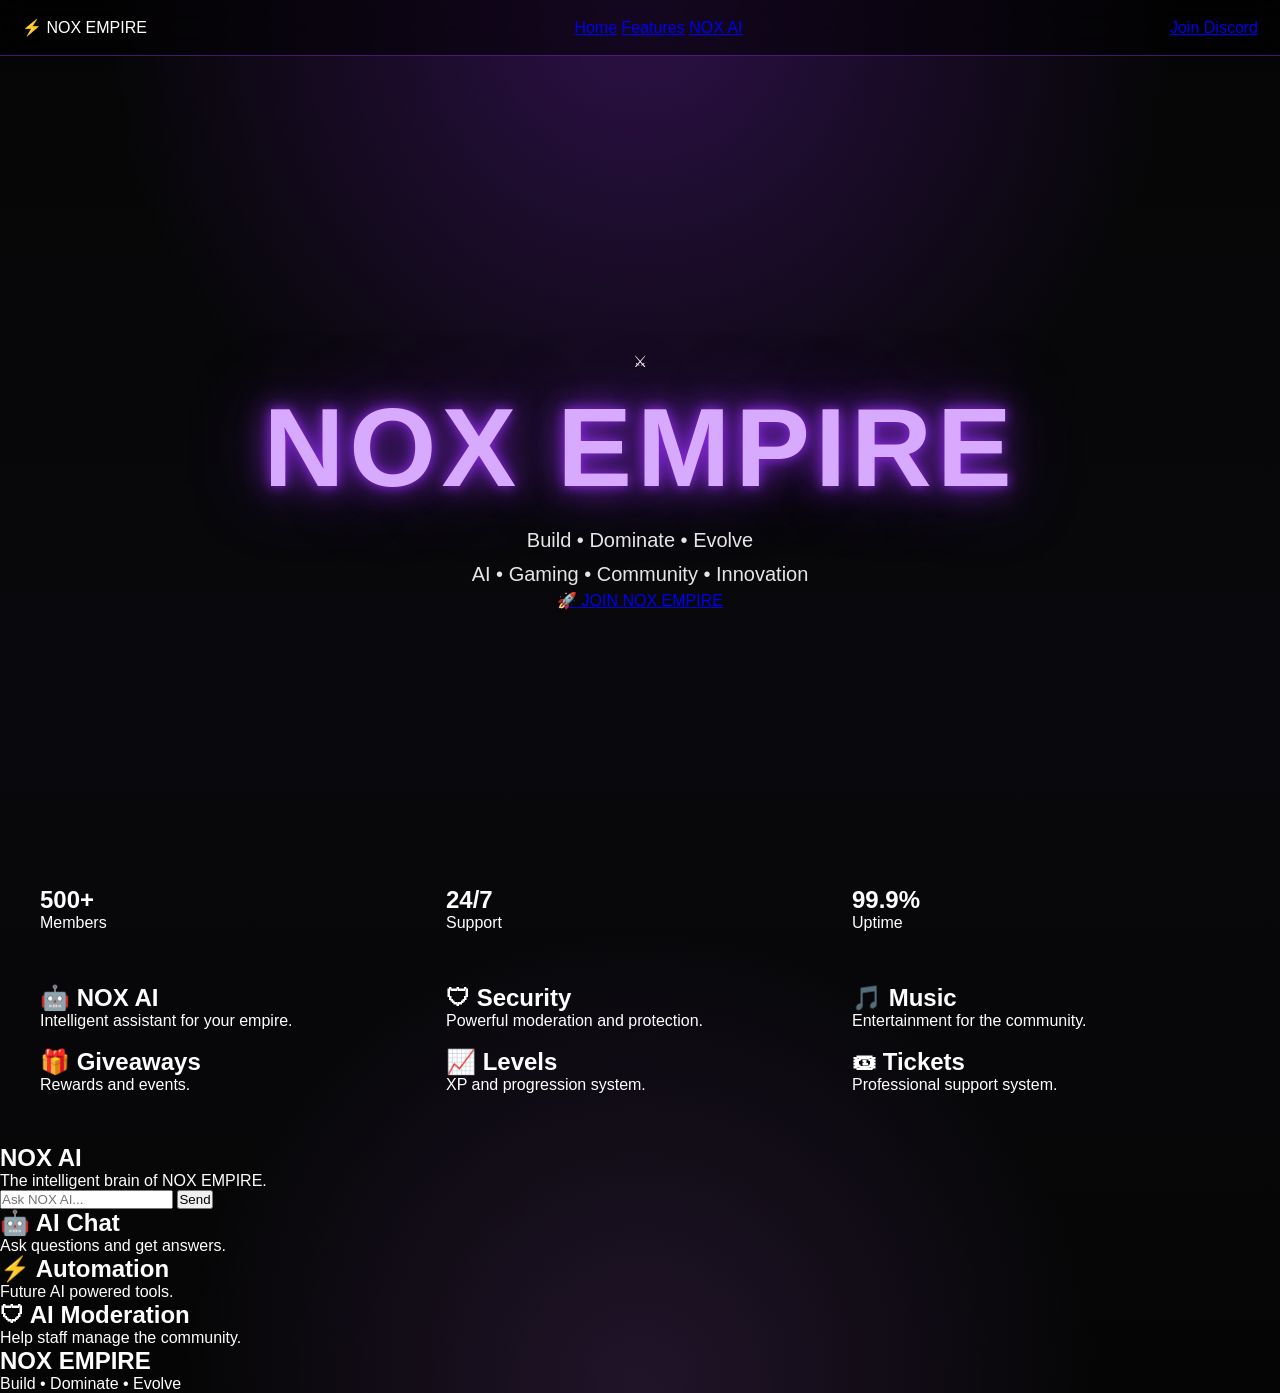
==== commit 3bef8871: "Update index.html" ====
--- a/index.html
+++ b/index.html
@@ -1,97 +1,153 @@
-
 <!DOCTYPE html>
 <html lang="en">
 <head>
-  <meta charset="UTF-8" />
-  <meta name="viewport" content="width=device-width, initial-scale=1.0" />
-  <title>NOX EMPIRE</title>
-  <link rel="stylesheet" href="style.css" />
+<meta charset="UTF-8">
+<meta name="viewport" content="width=device-width, initial-scale=1.0">
+<title>NOX EMPIRE</title>
+<link rel="stylesheet" href="style.css">
 </head>
 <body>
 
-  <div id="particles"></div>
+<div id="particles"></div>
 
-  <nav class="navbar">
-    <div class="brand">
-      <div class="brand-icon">⚡</div>
-      <div class="brand-text">
-        <span class="brand-name">NOX EMPIRE</span>
-        <span class="brand-sub">Build • Dominate • Evolve</span>
-      </div>
+<nav class="navbar">
+    <div class="logo">⚡ NOX EMPIRE</div>
+
+    <div class="nav-links">
+        <a href="#home">Home</a>
+        <a href="#features">Features</a>
+        <a href="#ai">NOX AI</a>
     </div>
 
-    <a class="nav-btn" href="https://discord.gg/BHRQQq8F" target="_blank">Join Discord</a>
-  </nav>
+    <a href="https://discord.gg/BHRQQq8F" target="_blank" class="discord-btn">
+        Join Discord
+    </a>
+</nav>
 
-  <main>
-    <section class="hero">
-      <div class="hero-badge">Cyberpunk Discord Empire</div>
-      <h1>NOX EMPIRE</h1>
-      <p>
-        The next-generation community for AI, gaming, innovation, security,
-        and elite server experiences.
-      </p>
+<section class="hero" id="home">
 
-      <div class="hero-actions">
-        <a class="primary-btn" href="https://discord.gg/BHRQQq8F" target="_blank">Join NOX Empire</a>
-        <a class="secondary-btn" href="#features">Explore Features</a>
-      </div>
-    </section>
+    <div class="hero-logo">⚔</div>
 
-    <section class="stats">
-      <div class="stat-card">
+    <h1>NOX EMPIRE</h1>
+
+    <p>
+        Build • Dominate • Evolve
+        <br>
+        AI • Gaming • Community • Innovation
+    </p>
+
+    <a href="https://discord.gg/BHRQQq8F" target="_blank" class="join-btn">
+        🚀 JOIN NOX EMPIRE
+    </a>
+
+</section>
+
+<section class="stats">
+
+    <div class="card">
         <h2>500+</h2>
         <p>Members</p>
-      </div>
-      <div class="stat-card">
+    </div>
+
+    <div class="card">
         <h2>24/7</h2>
         <p>Support</p>
-      </div>
-      <div class="stat-card">
+    </div>
+
+    <div class="card">
         <h2>99.9%</h2>
         <p>Uptime</p>
-      </div>
-    </section>
+    </div>
 
-    <section id="features" class="features">
-      <div class="feature-card">
-        <h3>🤖 NOX AI</h3>
-        <p>Smart assistant, automation, and futuristic community tools.</p>
-      </div>
-      <div class="feature-card">
-        <h3>🛡 Security</h3>
-        <p>Moderation, anti-spam, and protection systems for the empire.</p>
-      </div>
-      <div class="feature-card">
-        <h3>🎵 Music</h3>
-        <p>Entertainment systems for voice, playlists, and server vibes.</p>
-      </div>
-      <div class="feature-card">
-        <h3>🎁 Giveaways</h3>
-        <p>Events, rewards, and exciting community challenges.</p>
-      </div>
-      <div class="feature-card">
-        <h3>📈 Levels</h3>
-        <p>XP, ranks, progression, and active member engagement.</p>
-      </div>
-      <div class="feature-card">
-        <h3>🎟 Tickets</h3>
-        <p>Professional support and clean user assistance flow.</p>
-      </div>
-    </section>
+</section>
 
-    <section class="cta">
-      <h2>Ready to enter the empire?</h2>
-      <p>Join NOX EMPIRE and become part of the ultra community.</p>
-      <a class="primary-btn" href="https://discord.gg/BHRQQq8F" target="_blank">Enter Discord</a>
-    </section>
-  </main>
+<section class="features" id="features">
 
-  <footer class="footer">
-    <h3>NOX EMPIRE</h3>
-    <p>Build • Dominate • Evolve</p>
-  </footer>
+    <div class="feature">
+        <h2>🤖 NOX AI</h2>
+        <p>Intelligent assistant for your empire.</p>
+    </div>
 
-  <script src="script.js"></script>
+    <div class="feature">
+        <h2>🛡 Security</h2>
+        <p>Powerful moderation and protection.</p>
+    </div>
+
+    <div class="feature">
+        <h2>🎵 Music</h2>
+        <p>Entertainment for the community.</p>
+    </div>
+
+    <div class="feature">
+        <h2>🎁 Giveaways</h2>
+        <p>Rewards and events.</p>
+    </div>
+
+    <div class="feature">
+        <h2>📈 Levels</h2>
+        <p>XP and progression system.</p>
+    </div>
+
+    <div class="feature">
+        <h2>🎟 Tickets</h2>
+        <p>Professional support system.</p>
+    </div>
+
+</section>
+
+<section class="ai-section" id="ai">
+
+<h1>NOX AI</h1>
+
+<p>
+The intelligent brain of NOX EMPIRE.
+</p>
+
+<div class="ai-box">
+
+<input
+type="text"
+placeholder="Ask NOX AI..."
+class="ai-input">
+
+<button class="send-btn">
+Send
+</button>
+
+</div>
+
+<div class="ai-cards">
+
+<div class="feature">
+<h2>🤖 AI Chat</h2>
+<p>Ask questions and get answers.</p>
+</div>
+
+<div class="feature">
+<h2>⚡ Automation</h2>
+<p>Future AI powered tools.</p>
+</div>
+
+<div class="feature">
+<h2>🛡 AI Moderation</h2>
+<p>Help staff manage the community.</p>
+</div>
+
+</div>
+
+</section>
+
+<footer>
+
+<h2>NOX EMPIRE</h2>
+
+<p>
+Build • Dominate • Evolve
+</p>
+
+</footer>
+
+<script src="script.js"></script>
+
 </body>
 </html>
--- a/style.css
+++ b/style.css
@@ -1,175 +1,343 @@
 *{
-margin:0;
-padding:0;
-box-sizing:border-box;
+  margin:0;
+  padding:0;
+  box-sizing:border-box;
+}
+
+html{
+  scroll-behavior:smooth;
 }
 
 body{
-background:#050505;
-color:white;
-font-family:Arial,sans-serif;
-overflow-x:hidden;
-}
-
-body::before{
-content:"";
-position:fixed;
-top:0;
-left:0;
-width:100%;
-height:100%;
-background:
-radial-gradient(circle,
-rgba(138,43,226,.18),
-transparent 70%);
-pointer-events:none;
-z-index:-1;
+  min-height:100vh;
+  background:
+    radial-gradient(circle at top, rgba(138,43,226,.30), transparent 35%),
+    radial-gradient(circle at bottom, rgba(192,108,255,.15), transparent 30%),
+    linear-gradient(180deg, #050505 0%, #09090d 50%, #050505 100%);
+  color:#fff;
+  font-family:Arial, Helvetica, sans-serif;
+  overflow-x:hidden;
+}
+
+#particles{
+  position:fixed;
+  inset:0;
+  pointer-events:none;
+  z-index:0;
+  overflow:hidden;
+}
+
+.particle{
+  position:absolute;
+  width:4px;
+  height:4px;
+  border-radius:50%;
+  background:rgba(182,102,255,.9);
+  box-shadow:0 0 12px rgba(182,102,255,.9);
+  animation:floatUp linear infinite;
+  opacity:.8;
+}
+
+@keyframes floatUp{
+  from{ transform:translateY(0) scale(1); opacity:0; }
+  10%{ opacity:1; }
+  to{ transform:translateY(-110vh) scale(1.6); opacity:0; }
 }
 
 .navbar{
-display:flex;
-justify-content:space-between;
-align-items:center;
-padding:20px;
-border-bottom:1px solid #8A2BE2;
-background:rgba(0,0,0,.8);
-}
-
-.logo{
-font-size:24px;
-font-weight:bold;
-color:#b266ff;
-text-shadow:0 0 20px #8A2BE2;
-}
-
-.discord-btn{
-text-decoration:none;
-color:white;
-padding:12px 24px;
-border-radius:50px;
-border:2px solid #8A2BE2;
-box-shadow:0 0 20px #8A2BE2;
+  position:sticky;
+  top:0;
+  z-index:10;
+  display:flex;
+  justify-content:space-between;
+  align-items:center;
+  gap:20px;
+  padding:18px 22px;
+  background:rgba(0,0,0,.55);
+  backdrop-filter:blur(14px);
+  border-bottom:1px solid rgba(138,43,226,.5);
+}
+
+.brand{
+  display:flex;
+  align-items:center;
+  gap:14px;
+}
+
+.brand-icon{
+  width:44px;
+  height:44px;
+  display:grid;
+  place-items:center;
+  border-radius:14px;
+  background:linear-gradient(135deg, rgba(138,43,226,.9), rgba(192,108,255,.7));
+  box-shadow:0 0 25px rgba(138,43,226,.7);
+  font-size:22px;
+}
+
+.brand-text{
+  display:flex;
+  flex-direction:column;
+}
+
+.brand-name{
+  font-size:20px;
+  font-weight:900;
+  letter-spacing:1.5px;
+  color:#d9b3ff;
+  text-shadow:0 0 18px rgba(138,43,226,.8);
+}
+
+.brand-sub{
+  font-size:12px;
+  opacity:.75;
+  letter-spacing:2px;
+  text-transform:uppercase;
+}
+
+.nav-btn,
+.primary-btn,
+.secondary-btn{
+  display:inline-flex;
+  justify-content:center;
+  align-items:center;
+  text-decoration:none;
+  border-radius:999px;
+  transition:.25s ease;
+  white-space:nowrap;
+}
+
+.nav-btn{
+  padding:12px 18px;
+  color:#fff;
+  border:1px solid rgba(138,43,226,.9);
+  background:rgba(138,43,226,.15);
+  box-shadow:0 0 18px rgba(138,43,226,.35);
+}
+
+.nav-btn:hover,
+.primary-btn:hover,
+.secondary-btn:hover{
+  transform:translateY(-2px) scale(1.02);
+}
+
+main{
+  position:relative;
+  z-index:1;
 }
 
 .hero{
-min-height:100vh;
-display:flex;
-flex-direction:column;
-justify-content:center;
-align-items:center;
-text-align:center;
-padding:20px;
-}
-
-.nox-logo{
-font-size:90px;
-margin-bottom:20px;
-filter:drop-shadow(0 0 25px #8A2BE2);
-animation:float 3s infinite;
-}
-
-@keyframes float{
-0%{transform:translateY(0);}
-50%{transform:translateY(-15px);}
-100%{transform:translateY(0);}
+  min-height:calc(100vh - 80px);
+  display:flex;
+  flex-direction:column;
+  justify-content:center;
+  align-items:center;
+  text-align:center;
+  padding:60px 20px 30px;
+}
+
+.hero-badge{
+  padding:10px 18px;
+  border:1px solid rgba(138,43,226,.7);
+  border-radius:999px;
+  background:rgba(138,43,226,.12);
+  color:#d7b0ff;
+  font-size:13px;
+  letter-spacing:2px;
+  text-transform:uppercase;
+  box-shadow:0 0 20px rgba(138,43,226,.25);
 }
 
 .hero h1{
-font-size:90px;
-letter-spacing:4px;
-color:#b266ff;
-text-shadow:
-0 0 20px #8A2BE2,
-0 0 40px #8A2BE2,
-0 0 80px #8A2BE2;
+  margin-top:24px;
+  font-size:clamp(3.2rem, 9vw, 7rem);
+  line-height:0.95;
+  letter-spacing:5px;
+  font-weight:900;
+  color:#d8aaff;
+  text-shadow:
+    0 0 12px rgba(138,43,226,.95),
+    0 0 30px rgba(138,43,226,.85),
+    0 0 70px rgba(138,43,226,.55);
 }
 
 .hero p{
-margin-top:20px;
-font-size:20px;
-}
-
-.join-btn{
-margin-top:30px;
-padding:18px 50px;
-border-radius:50px;
-text-decoration:none;
-color:white;
-font-weight:bold;
-background:linear-gradient(
-90deg,
-#8A2BE2,
-#c06cff
-);
-box-shadow:
-0 0 20px #8A2BE2,
-0 0 40px #8A2BE2;
+  max-width:760px;
+  margin-top:22px;
+  font-size:clamp(1rem, 2.5vw, 1.25rem);
+  line-height:1.7;
+  opacity:.9;
+}
+
+.hero-actions{
+  display:flex;
+  flex-wrap:wrap;
+  justify-content:center;
+  gap:14px;
+  margin-top:32px;
+}
+
+.primary-btn{
+  padding:16px 28px;
+  color:#fff;
+  font-weight:700;
+  background:linear-gradient(90deg, #8A2BE2, #c06cff);
+  box-shadow:0 0 18px rgba(138,43,226,.7), 0 0 40px rgba(138,43,226,.35);
+}
+
+.secondary-btn{
+  padding:16px 28px;
+  color:#fff;
+  border:1px solid rgba(255,255,255,.18);
+  background:rgba(255,255,255,.04);
+  backdrop-filter:blur(10px);
+}
+
+.stats,
+.features,
+.cta,
+.footer{
+  width:min(1200px, calc(100% - 32px));
+  margin:0 auto;
 }
 
 .stats{
-display:flex;
-justify-content:center;
-flex-wrap:wrap;
-gap:20px;
-padding:40px;
-}
-
-.card{
-width:250px;
-background:#111;
-padding:30px;
-border-radius:20px;
-text-align:center;
-border:1px solid #8A2BE2;
-box-shadow:0 0 20px rgba(138,43,226,.5);
-}
-
-.card h2{
-font-size:35px;
-color:#b266ff;
-margin-bottom:10px;
+  display:grid;
+  grid-template-columns:repeat(3, minmax(0, 1fr));
+  gap:18px;
+  padding:10px 0 40px;
+}
+
+.stat-card,
+.feature-card{
+  background:linear-gradient(180deg, rgba(17,17,17,.92), rgba(9,9,13,.92));
+  border:1px solid rgba(138,43,226,.45);
+  border-radius:24px;
+  box-shadow:0 0 28px rgba(138,43,226,.18);
+  backdrop-filter:blur(12px);
+}
+
+.stat-card{
+  padding:28px 18px;
+  text-align:center;
+}
+
+.stat-card h2{
+  font-size:clamp(2rem, 5vw, 3rem);
+  color:#d8aaff;
+  text-shadow:0 0 18px rgba(138,43,226,.8);
+}
+
+.stat-card p{
+  margin-top:8px;
+  opacity:.8;
+  letter-spacing:1.5px;
+  text-transform:uppercase;
+  font-size:13px;
 }
 
 .features{
-display:flex;
-justify-content:center;
-flex-wrap:wrap;
-gap:20px;
-padding:40px;
-}
-
-.feature{
-width:300px;
-background:#111;
-padding:25px;
-border-radius:20px;
-border:1px solid #8A2BE2;
-box-shadow:0 0 20px rgba(138,43,226,.4);
-}
-
-.feature h2{
-color:#b266ff;
-margin-bottom:10px;
-}
-
-footer{
-text-align:center;
-padding:50px;
-margin-top:40px;
-border-top:1px solid #8A2BE2;
-}
-
-footer h2{
-color:#b266ff;
-margin-bottom:10px;
-}
- .card:hover,
-.feature:hover{
-transform:translateY(-10px);
-transition:.3s;
-box-shadow:0 0 35px #8A2BE2;
-}
-
-.join-btn:hover{
-transform:scale(1.05);
-}
+  display:grid;
+  grid-template-columns:repeat(3, minmax(0, 1fr));
+  gap:18px;
+  padding:12px 0 50px;
+}
+
+.feature-card{
+  padding:26px;
+  min-height:160px;
+  transition:.25s ease;
+}
+
+.feature-card:hover{
+  transform:translateY(-6px);
+  box-shadow:0 0 32px rgba(138,43,226,.32);
+}
+
+.feature-card h3{
+  font-size:1.2rem;
+  color:#d8aaff;
+  margin-bottom:10px;
+}
+
+.feature-card p{
+  line-height:1.7;
+  opacity:.88;
+}
+
+.cta{
+  text-align:center;
+  padding:34px 20px 60px;
+  margin-bottom:12px;
+  border-top:1px solid rgba(138,43,226,.2);
+}
+
+.cta h2{
+  font-size:clamp(1.8rem, 4vw, 3rem);
+  color:#f0dcff;
+  text-shadow:0 0 18px rgba(138,43,226,.65);
+}
+
+.cta p{
+  margin:14px auto 22px;
+  max-width:700px;
+  opacity:.85;
+  line-height:1.7;
+}
+
+.footer{
+  text-align:center;
+  padding:22px 0 40px;
+  border-top:1px solid rgba(138,43,226,.25);
+  opacity:.9;
+}
+
+.footer h3{
+  color:#d8aaff;
+  margin-bottom:8px;
+  text-shadow:0 0 14px rgba(138,43,226,.7);
+}
+
+@media (max-width: 900px){
+  .stats,
+  .features{
+    grid-template-columns:1fr;
+  }
+
+  .navbar{
+    padding:16px;
+  }
+
+  .brand-sub{
+    letter-spacing:1px;
+  }
+
+  .hero{
+    min-height:calc(100vh - 72px);
+    padding-top:50px;
+  }
+}
+
+@media (max-width: 560px){
+  .navbar{
+    flex-direction:column;
+    align-items:flex-start;
+  }
+
+  .nav-btn{
+    width:100%;
+  }
+
+  .hero h1{
+    letter-spacing:2px;
+  }
+
+  .hero-actions{
+    width:100%;
+  }
+
+  .primary-btn,
+  .secondary-btn{
+    width:100%;
+  }
+}
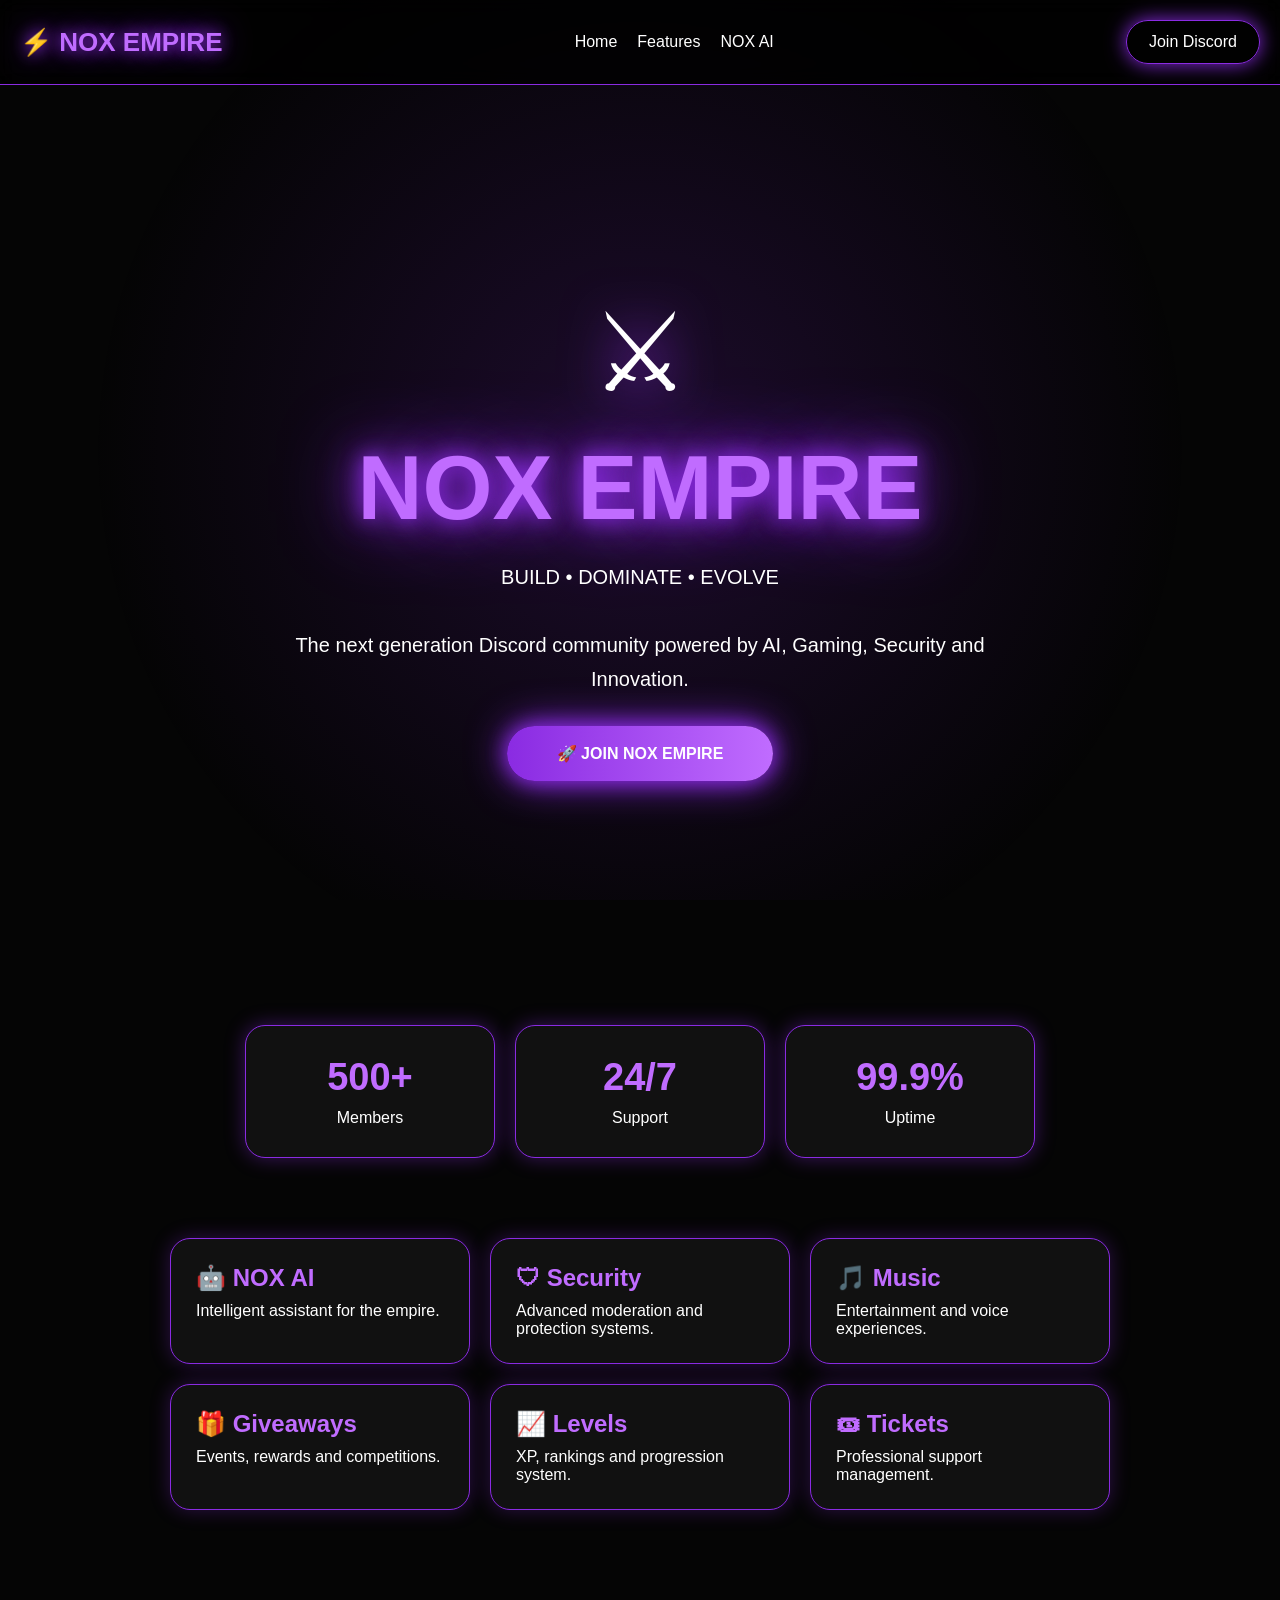
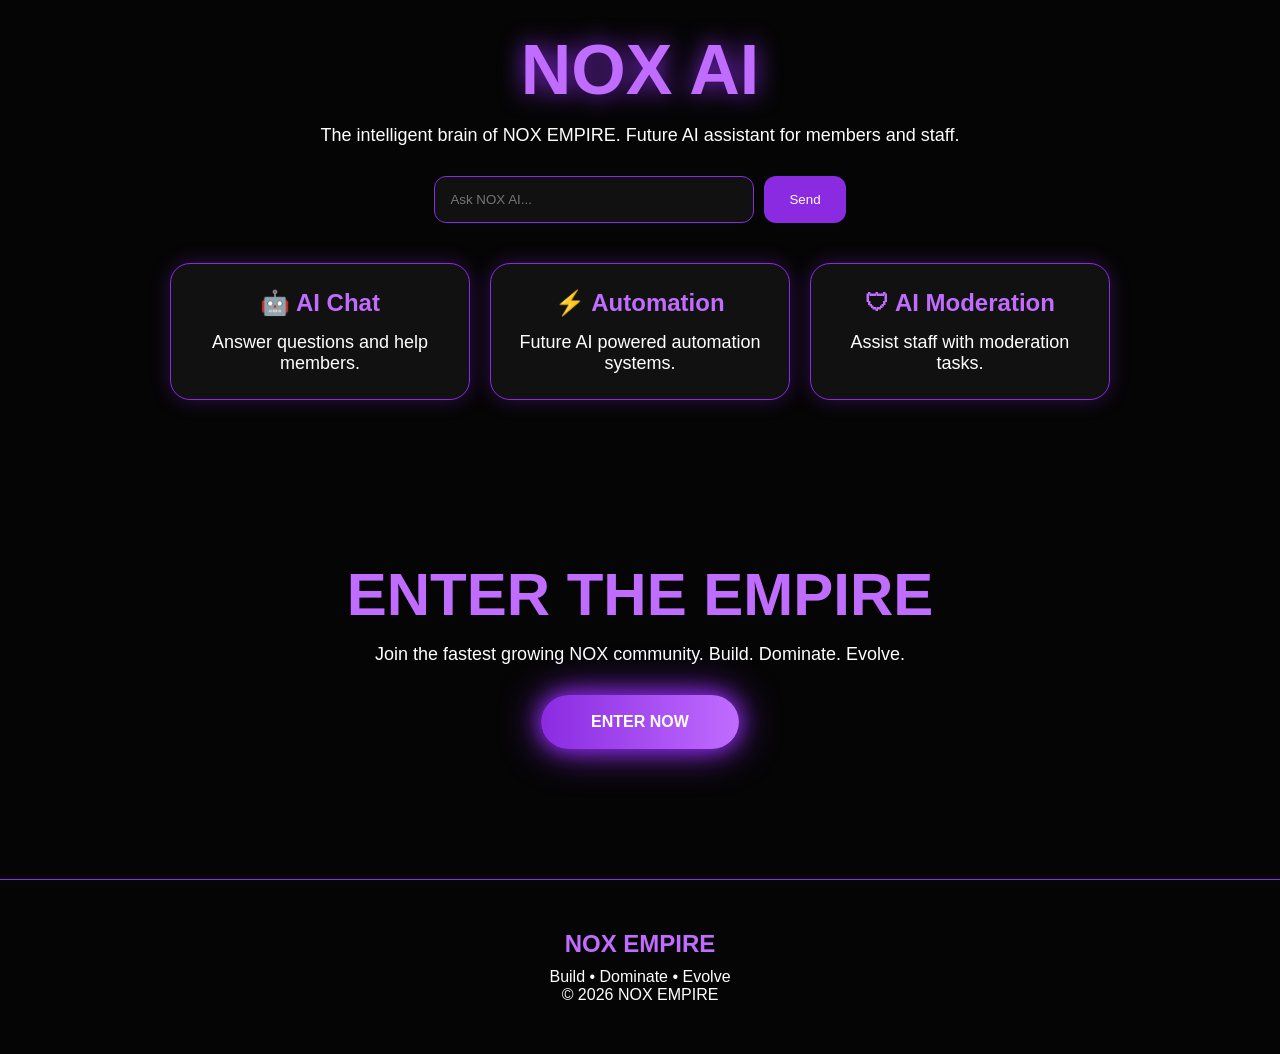
==== commit 125e7236: "Update index.html" ====
--- a/index.html
+++ b/index.html
@@ -11,87 +11,98 @@
 <div id="particles"></div>
 
 <nav class="navbar">
-    <div class="logo">⚡ NOX EMPIRE</div>
 
-    <div class="nav-links">
-        <a href="#home">Home</a>
-        <a href="#features">Features</a>
-        <a href="#ai">NOX AI</a>
-    </div>
+<div class="logo">
+⚡ NOX EMPIRE
+</div>
 
-    <a href="https://discord.gg/BHRQQq8F" target="_blank" class="discord-btn">
-        Join Discord
-    </a>
+<div class="nav-links">
+<a href="#home">Home</a>
+<a href="#features">Features</a>
+<a href="#ai">NOX AI</a>
+</div>
+
+<a href="https://discord.gg/BHRQQq8F"
+target="_blank"
+class="discord-btn">
+Join Discord
+</a>
+
 </nav>
 
 <section class="hero" id="home">
 
-    <div class="hero-logo">⚔</div>
+<div class="hero-logo">
+⚔
+</div>
 
-    <h1>NOX EMPIRE</h1>
+<h1>NOX EMPIRE</h1>
 
-    <p>
-        Build • Dominate • Evolve
-        <br>
-        AI • Gaming • Community • Innovation
-    </p>
+<p>
+BUILD • DOMINATE • EVOLVE
+<br><br>
+The next generation Discord community powered by
+AI, Gaming, Security and Innovation.
+</p>
 
-    <a href="https://discord.gg/BHRQQq8F" target="_blank" class="join-btn">
-        🚀 JOIN NOX EMPIRE
-    </a>
+<a href="https://discord.gg/BHRQQq8F"
+target="_blank"
+class="join-btn">
+🚀 JOIN NOX EMPIRE
+</a>
 
 </section>
 
 <section class="stats">
 
-    <div class="card">
-        <h2>500+</h2>
-        <p>Members</p>
-    </div>
+<div class="card">
+<h2>500+</h2>
+<p>Members</p>
+</div>
 
-    <div class="card">
-        <h2>24/7</h2>
-        <p>Support</p>
-    </div>
+<div class="card">
+<h2>24/7</h2>
+<p>Support</p>
+</div>
 
-    <div class="card">
-        <h2>99.9%</h2>
-        <p>Uptime</p>
-    </div>
+<div class="card">
+<h2>99.9%</h2>
+<p>Uptime</p>
+</div>
 
 </section>
 
-<section class="features" id="features">
+<section id="features" class="features">
 
-    <div class="feature">
-        <h2>🤖 NOX AI</h2>
-        <p>Intelligent assistant for your empire.</p>
-    </div>
+<div class="feature">
+<h2>🤖 NOX AI</h2>
+<p>Intelligent assistant for the empire.</p>
+</div>
 
-    <div class="feature">
-        <h2>🛡 Security</h2>
-        <p>Powerful moderation and protection.</p>
-    </div>
+<div class="feature">
+<h2>🛡 Security</h2>
+<p>Advanced moderation and protection systems.</p>
+</div>
 
-    <div class="feature">
-        <h2>🎵 Music</h2>
-        <p>Entertainment for the community.</p>
-    </div>
+<div class="feature">
+<h2>🎵 Music</h2>
+<p>Entertainment and voice experiences.</p>
+</div>
 
-    <div class="feature">
-        <h2>🎁 Giveaways</h2>
-        <p>Rewards and events.</p>
-    </div>
+<div class="feature">
+<h2>🎁 Giveaways</h2>
+<p>Events, rewards and competitions.</p>
+</div>
 
-    <div class="feature">
-        <h2>📈 Levels</h2>
-        <p>XP and progression system.</p>
-    </div>
+<div class="feature">
+<h2>📈 Levels</h2>
+<p>XP, rankings and progression system.</p>
+</div>
 
-    <div class="feature">
-        <h2>🎟 Tickets</h2>
-        <p>Professional support system.</p>
-    </div>
+<div class="feature">
+<h2>🎟 Tickets</h2>
+<p>Professional support management.</p>
+</div>
 
 </section>
 
@@ -101,14 +112,15 @@
 
 <p>
 The intelligent brain of NOX EMPIRE.
+Future AI assistant for members and staff.
 </p>
 
 <div class="ai-box">
 
 <input
 type="text"
-placeholder="Ask NOX AI..."
-class="ai-input">
+class="ai-input"
+placeholder="Ask NOX AI...">
 
 <button class="send-btn">
 Send
@@ -120,20 +132,37 @@
 
 <div class="feature">
 <h2>🤖 AI Chat</h2>
-<p>Ask questions and get answers.</p>
+<p>Answer questions and help members.</p>
 </div>
 
 <div class="feature">
 <h2>⚡ Automation</h2>
-<p>Future AI powered tools.</p>
+<p>Future AI powered automation systems.</p>
 </div>
 
 <div class="feature">
 <h2>🛡 AI Moderation</h2>
-<p>Help staff manage the community.</p>
+<p>Assist staff with moderation tasks.</p>
 </div>
 
 </div>
+
+</section>
+
+<section class="cta">
+
+<h1>ENTER THE EMPIRE</h1>
+
+<p>
+Join the fastest growing NOX community.
+Build. Dominate. Evolve.
+</p>
+
+<a href="https://discord.gg/BHRQQq8F"
+target="_blank"
+class="join-btn">
+ENTER NOW
+</a>
 
 </section>
 
@@ -145,6 +174,10 @@
 Build • Dominate • Evolve
 </p>
 
+<p>
+© 2026 NOX EMPIRE
+</p>
+
 </footer>
 
 <script src="script.js"></script>
--- a/style.css
+++ b/style.css
@@ -1,343 +1,329 @@
 *{
-  margin:0;
-  padding:0;
-  box-sizing:border-box;
+margin:0;
+padding:0;
+box-sizing:border-box;
+font-family:Arial,sans-serif;
 }
 
 html{
-  scroll-behavior:smooth;
+scroll-behavior:smooth;
 }
 
 body{
-  min-height:100vh;
-  background:
-    radial-gradient(circle at top, rgba(138,43,226,.30), transparent 35%),
-    radial-gradient(circle at bottom, rgba(192,108,255,.15), transparent 30%),
-    linear-gradient(180deg, #050505 0%, #09090d 50%, #050505 100%);
-  color:#fff;
-  font-family:Arial, Helvetica, sans-serif;
-  overflow-x:hidden;
-}
-
-#particles{
-  position:fixed;
-  inset:0;
-  pointer-events:none;
-  z-index:0;
-  overflow:hidden;
-}
-
-.particle{
-  position:absolute;
-  width:4px;
-  height:4px;
-  border-radius:50%;
-  background:rgba(182,102,255,.9);
-  box-shadow:0 0 12px rgba(182,102,255,.9);
-  animation:floatUp linear infinite;
-  opacity:.8;
-}
-
-@keyframes floatUp{
-  from{ transform:translateY(0) scale(1); opacity:0; }
-  10%{ opacity:1; }
-  to{ transform:translateY(-110vh) scale(1.6); opacity:0; }
-}
+background:#050505;
+color:white;
+overflow-x:hidden;
+}
+
+/* Background Glow */
+
+body::before{
+content:"";
+position:fixed;
+top:0;
+left:0;
+width:100%;
+height:100%;
+background:
+radial-gradient(circle at center,
+rgba(138,43,226,.18),
+transparent 70%);
+pointer-events:none;
+z-index:-1;
+}
+
+/* Navbar */
 
 .navbar{
-  position:sticky;
-  top:0;
-  z-index:10;
-  display:flex;
-  justify-content:space-between;
-  align-items:center;
-  gap:20px;
-  padding:18px 22px;
-  background:rgba(0,0,0,.55);
-  backdrop-filter:blur(14px);
-  border-bottom:1px solid rgba(138,43,226,.5);
-}
-
-.brand{
-  display:flex;
-  align-items:center;
-  gap:14px;
-}
-
-.brand-icon{
-  width:44px;
-  height:44px;
-  display:grid;
-  place-items:center;
-  border-radius:14px;
-  background:linear-gradient(135deg, rgba(138,43,226,.9), rgba(192,108,255,.7));
-  box-shadow:0 0 25px rgba(138,43,226,.7);
-  font-size:22px;
-}
-
-.brand-text{
-  display:flex;
-  flex-direction:column;
-}
-
-.brand-name{
-  font-size:20px;
-  font-weight:900;
-  letter-spacing:1.5px;
-  color:#d9b3ff;
-  text-shadow:0 0 18px rgba(138,43,226,.8);
-}
-
-.brand-sub{
-  font-size:12px;
-  opacity:.75;
-  letter-spacing:2px;
-  text-transform:uppercase;
-}
-
-.nav-btn,
-.primary-btn,
-.secondary-btn{
-  display:inline-flex;
-  justify-content:center;
-  align-items:center;
-  text-decoration:none;
-  border-radius:999px;
-  transition:.25s ease;
-  white-space:nowrap;
-}
-
-.nav-btn{
-  padding:12px 18px;
-  color:#fff;
-  border:1px solid rgba(138,43,226,.9);
-  background:rgba(138,43,226,.15);
-  box-shadow:0 0 18px rgba(138,43,226,.35);
-}
-
-.nav-btn:hover,
-.primary-btn:hover,
-.secondary-btn:hover{
-  transform:translateY(-2px) scale(1.02);
-}
-
-main{
-  position:relative;
-  z-index:1;
-}
+display:flex;
+justify-content:space-between;
+align-items:center;
+padding:20px;
+background:rgba(0,0,0,.8);
+border-bottom:1px solid #8A2BE2;
+position:sticky;
+top:0;
+backdrop-filter:blur(10px);
+z-index:100;
+}
+
+.logo{
+font-size:26px;
+font-weight:bold;
+color:#c06cff;
+text-shadow:
+0 0 15px #8A2BE2,
+0 0 30px #8A2BE2;
+}
+
+.nav-links{
+display:flex;
+gap:20px;
+}
+
+.nav-links a{
+color:white;
+text-decoration:none;
+transition:.3s;
+}
+
+.nav-links a:hover{
+color:#c06cff;
+}
+
+.discord-btn{
+padding:12px 22px;
+border-radius:50px;
+text-decoration:none;
+color:white;
+border:1px solid #8A2BE2;
+box-shadow:0 0 20px #8A2BE2;
+transition:.3s;
+}
+
+.discord-btn:hover{
+transform:scale(1.05);
+}
+
+/* Hero */
 
 .hero{
-  min-height:calc(100vh - 80px);
-  display:flex;
-  flex-direction:column;
-  justify-content:center;
-  align-items:center;
-  text-align:center;
-  padding:60px 20px 30px;
-}
-
-.hero-badge{
-  padding:10px 18px;
-  border:1px solid rgba(138,43,226,.7);
-  border-radius:999px;
-  background:rgba(138,43,226,.12);
-  color:#d7b0ff;
-  font-size:13px;
-  letter-spacing:2px;
-  text-transform:uppercase;
-  box-shadow:0 0 20px rgba(138,43,226,.25);
+min-height:100vh;
+display:flex;
+flex-direction:column;
+justify-content:center;
+align-items:center;
+text-align:center;
+padding:20px;
+}
+
+.hero-logo{
+font-size:110px;
+margin-bottom:20px;
+animation:float 3s infinite;
+filter:drop-shadow(0 0 25px #8A2BE2);
+}
+
+@keyframes float{
+0%{transform:translateY(0);}
+50%{transform:translateY(-15px);}
+100%{transform:translateY(0);}
 }
 
 .hero h1{
-  margin-top:24px;
-  font-size:clamp(3.2rem, 9vw, 7rem);
-  line-height:0.95;
-  letter-spacing:5px;
-  font-weight:900;
-  color:#d8aaff;
-  text-shadow:
-    0 0 12px rgba(138,43,226,.95),
-    0 0 30px rgba(138,43,226,.85),
-    0 0 70px rgba(138,43,226,.55);
+font-size:90px;
+color:#c06cff;
+text-shadow:
+0 0 20px #8A2BE2,
+0 0 40px #8A2BE2,
+0 0 80px #8A2BE2;
 }
 
 .hero p{
-  max-width:760px;
-  margin-top:22px;
-  font-size:clamp(1rem, 2.5vw, 1.25rem);
-  line-height:1.7;
-  opacity:.9;
-}
-
-.hero-actions{
-  display:flex;
-  flex-wrap:wrap;
-  justify-content:center;
-  gap:14px;
-  margin-top:32px;
-}
-
-.primary-btn{
-  padding:16px 28px;
-  color:#fff;
-  font-weight:700;
-  background:linear-gradient(90deg, #8A2BE2, #c06cff);
-  box-shadow:0 0 18px rgba(138,43,226,.7), 0 0 40px rgba(138,43,226,.35);
-}
-
-.secondary-btn{
-  padding:16px 28px;
-  color:#fff;
-  border:1px solid rgba(255,255,255,.18);
-  background:rgba(255,255,255,.04);
-  backdrop-filter:blur(10px);
-}
-
-.stats,
-.features,
-.cta,
-.footer{
-  width:min(1200px, calc(100% - 32px));
-  margin:0 auto;
-}
+margin-top:20px;
+font-size:20px;
+max-width:700px;
+line-height:1.7;
+}
+
+/* Buttons */
+
+.join-btn{
+display:inline-block;
+margin-top:30px;
+padding:18px 50px;
+border-radius:50px;
+text-decoration:none;
+color:white;
+font-weight:bold;
+background:linear-gradient(
+90deg,
+#8A2BE2,
+#c06cff
+);
+box-shadow:
+0 0 20px #8A2BE2,
+0 0 40px #8A2BE2;
+transition:.3s;
+}
+
+.join-btn:hover{
+transform:translateY(-4px);
+}
+
+/* Stats */
 
 .stats{
-  display:grid;
-  grid-template-columns:repeat(3, minmax(0, 1fr));
-  gap:18px;
-  padding:10px 0 40px;
-}
-
-.stat-card,
-.feature-card{
-  background:linear-gradient(180deg, rgba(17,17,17,.92), rgba(9,9,13,.92));
-  border:1px solid rgba(138,43,226,.45);
-  border-radius:24px;
-  box-shadow:0 0 28px rgba(138,43,226,.18);
-  backdrop-filter:blur(12px);
-}
-
-.stat-card{
-  padding:28px 18px;
-  text-align:center;
-}
-
-.stat-card h2{
-  font-size:clamp(2rem, 5vw, 3rem);
-  color:#d8aaff;
-  text-shadow:0 0 18px rgba(138,43,226,.8);
-}
-
-.stat-card p{
-  margin-top:8px;
-  opacity:.8;
-  letter-spacing:1.5px;
-  text-transform:uppercase;
-  font-size:13px;
-}
+display:flex;
+justify-content:center;
+flex-wrap:wrap;
+gap:20px;
+padding:40px;
+}
+
+.card{
+width:250px;
+background:#111;
+padding:30px;
+text-align:center;
+border-radius:20px;
+border:1px solid #8A2BE2;
+box-shadow:0 0 20px rgba(138,43,226,.4);
+}
+
+.card h2{
+font-size:38px;
+color:#c06cff;
+margin-bottom:10px;
+}
+
+/* Features */
 
 .features{
-  display:grid;
-  grid-template-columns:repeat(3, minmax(0, 1fr));
-  gap:18px;
-  padding:12px 0 50px;
-}
-
-.feature-card{
-  padding:26px;
-  min-height:160px;
-  transition:.25s ease;
-}
-
-.feature-card:hover{
-  transform:translateY(-6px);
-  box-shadow:0 0 32px rgba(138,43,226,.32);
-}
-
-.feature-card h3{
-  font-size:1.2rem;
-  color:#d8aaff;
-  margin-bottom:10px;
-}
-
-.feature-card p{
-  line-height:1.7;
-  opacity:.88;
-}
+display:flex;
+justify-content:center;
+flex-wrap:wrap;
+gap:20px;
+padding:40px;
+}
+
+.feature{
+width:300px;
+background:#111;
+padding:25px;
+border-radius:20px;
+border:1px solid #8A2BE2;
+box-shadow:0 0 20px rgba(138,43,226,.3);
+transition:.3s;
+}
+
+.feature:hover{
+transform:translateY(-10px);
+box-shadow:0 0 30px rgba(138,43,226,.7);
+}
+
+.feature h2{
+color:#c06cff;
+margin-bottom:10px;
+}
+
+/* AI Section */
+
+.ai-section{
+padding:80px 20px;
+text-align:center;
+}
+
+.ai-section h1{
+font-size:70px;
+color:#c06cff;
+text-shadow:0 0 25px #8A2BE2;
+}
+
+.ai-section p{
+margin-top:15px;
+font-size:18px;
+}
+
+.ai-box{
+display:flex;
+justify-content:center;
+gap:10px;
+margin-top:30px;
+flex-wrap:wrap;
+}
+
+.ai-input{
+width:320px;
+padding:15px;
+background:#111;
+border:1px solid #8A2BE2;
+border-radius:12px;
+color:white;
+}
+
+.send-btn{
+padding:15px 25px;
+border:none;
+border-radius:12px;
+background:#8A2BE2;
+color:white;
+cursor:pointer;
+}
+
+.ai-cards{
+display:flex;
+justify-content:center;
+gap:20px;
+flex-wrap:wrap;
+margin-top:40px;
+}
+
+/* CTA */
 
 .cta{
-  text-align:center;
-  padding:34px 20px 60px;
-  margin-bottom:12px;
-  border-top:1px solid rgba(138,43,226,.2);
-}
-
-.cta h2{
-  font-size:clamp(1.8rem, 4vw, 3rem);
-  color:#f0dcff;
-  text-shadow:0 0 18px rgba(138,43,226,.65);
+padding:80px 20px;
+text-align:center;
+}
+
+.cta h1{
+font-size:60px;
+color:#c06cff;
 }
 
 .cta p{
-  margin:14px auto 22px;
-  max-width:700px;
-  opacity:.85;
-  line-height:1.7;
-}
-
-.footer{
-  text-align:center;
-  padding:22px 0 40px;
-  border-top:1px solid rgba(138,43,226,.25);
-  opacity:.9;
-}
-
-.footer h3{
-  color:#d8aaff;
-  margin-bottom:8px;
-  text-shadow:0 0 14px rgba(138,43,226,.7);
-}
-
-@media (max-width: 900px){
-  .stats,
-  .features{
-    grid-template-columns:1fr;
-  }
-
-  .navbar{
-    padding:16px;
-  }
-
-  .brand-sub{
-    letter-spacing:1px;
-  }
-
-  .hero{
-    min-height:calc(100vh - 72px);
-    padding-top:50px;
-  }
-}
-
-@media (max-width: 560px){
-  .navbar{
-    flex-direction:column;
-    align-items:flex-start;
-  }
-
-  .nav-btn{
-    width:100%;
-  }
-
-  .hero h1{
-    letter-spacing:2px;
-  }
-
-  .hero-actions{
-    width:100%;
-  }
-
-  .primary-btn,
-  .secondary-btn{
-    width:100%;
-  }
-}
+margin-top:15px;
+font-size:18px;
+}
+
+/* Footer */
+
+footer{
+padding:50px;
+text-align:center;
+border-top:1px solid #8A2BE2;
+margin-top:50px;
+}
+
+footer h2{
+color:#c06cff;
+margin-bottom:10px;
+}
+
+/* Mobile */
+
+@media(max-width:768px){
+
+.navbar{
+flex-direction:column;
+gap:15px;
+}
+
+.nav-links{
+flex-wrap:wrap;
+justify-content:center;
+}
+
+.hero h1{
+font-size:55px;
+}
+
+.hero-logo{
+font-size:80px;
+}
+
+.ai-section h1{
+font-size:50px;
+}
+
+.cta h1{
+font-size:45px;
+}
+
+.card,
+.feature{
+width:100%;
+max-width:350px;
+}
+
+}
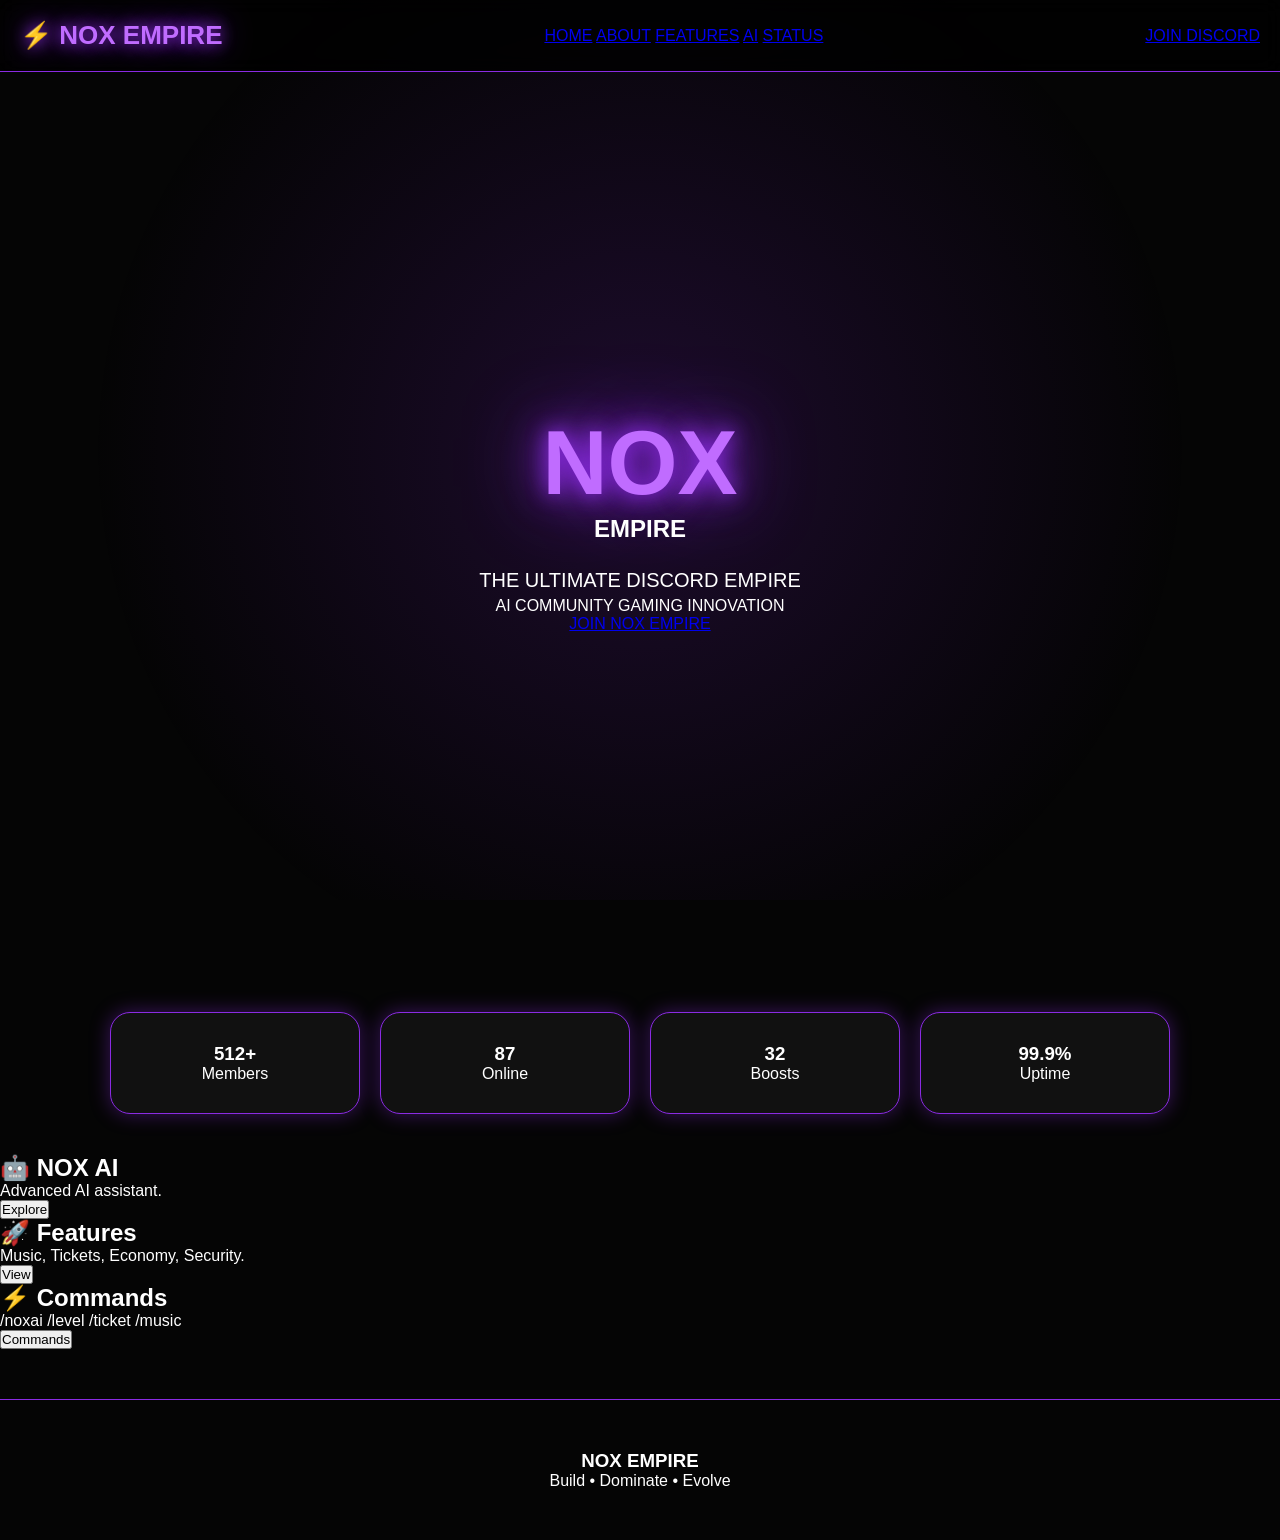
==== commit 618ae408: "Update index.html" ====
--- a/index.html
+++ b/index.html
@@ -8,47 +8,38 @@
 </head>
 <body>
 
-<div id="particles"></div>
+<header class="navbar">
+<div class="logo">⚡ NOX EMPIRE</div>
 
-<nav class="navbar">
+<nav>
+<a href="#">HOME</a>
+<a href="#">ABOUT</a>
+<a href="#">FEATURES</a>
+<a href="#">AI</a>
+<a href="#">STATUS</a>
+</nav>
 
-<div class="logo">
-⚡ NOX EMPIRE
+<a href="https://discord.gg/BHRQQq8F" class="join">JOIN DISCORD</a>
+</header>
+
+<section class="hero">
+
+<div class="planet"></div>
+
+<h1>NOX</h1>
+<h2>EMPIRE</h2>
+
+<p>THE ULTIMATE DISCORD EMPIRE</p>
+
+<div class="tags">
+<span>AI</span>
+<span>COMMUNITY</span>
+<span>GAMING</span>
+<span>INNOVATION</span>
 </div>
 
-<div class="nav-links">
-<a href="#home">Home</a>
-<a href="#features">Features</a>
-<a href="#ai">NOX AI</a>
-</div>
-
-<a href="https://discord.gg/BHRQQq8F"
-target="_blank"
-class="discord-btn">
-Join Discord
-</a>
-
-</nav>
-
-<section class="hero" id="home">
-
-<div class="hero-logo">
-⚔
-</div>
-
-<h1>NOX EMPIRE</h1>
-
-<p>
-BUILD • DOMINATE • EVOLVE
-<br><br>
-The next generation Discord community powered by
-AI, Gaming, Security and Innovation.
-</p>
-
-<a href="https://discord.gg/BHRQQq8F"
-target="_blank"
-class="join-btn">
-🚀 JOIN NOX EMPIRE
+<a href="https://discord.gg/BHRQQq8F" class="main-btn">
+JOIN NOX EMPIRE
 </a>
 
 </section>
@@ -56,131 +47,53 @@
 <section class="stats">
 
 <div class="card">
-<h2>500+</h2>
+<h3>512+</h3>
 <p>Members</p>
 </div>
 
 <div class="card">
-<h2>24/7</h2>
-<p>Support</p>
+<h3>87</h3>
+<p>Online</p>
 </div>
 
 <div class="card">
-<h2>99.9%</h2>
+<h3>32</h3>
+<p>Boosts</p>
+</div>
+
+<div class="card">
+<h3>99.9%</h3>
 <p>Uptime</p>
 </div>
 
 </section>
 
-<section id="features" class="features">
+<section class="grid">
 
-<div class="feature">
+<div class="panel">
 <h2>🤖 NOX AI</h2>
-<p>Intelligent assistant for the empire.</p>
+<p>Advanced AI assistant.</p>
+<button>Explore</button>
 </div>
 
-<div class="feature">
-<h2>🛡 Security</h2>
-<p>Advanced moderation and protection systems.</p>
+<div class="panel">
+<h2>🚀 Features</h2>
+<p>Music, Tickets, Economy, Security.</p>
+<button>View</button>
 </div>
 
-<div class="feature">
-<h2>🎵 Music</h2>
-<p>Entertainment and voice experiences.</p>
-</div>
-
-<div class="feature">
-<h2>🎁 Giveaways</h2>
-<p>Events, rewards and competitions.</p>
-</div>
-
-<div class="feature">
-<h2>📈 Levels</h2>
-<p>XP, rankings and progression system.</p>
-</div>
-
-<div class="feature">
-<h2>🎟 Tickets</h2>
-<p>Professional support management.</p>
+<div class="panel">
+<h2>⚡ Commands</h2>
+<p>/noxai /level /ticket /music</p>
+<button>Commands</button>
 </div>
 
 </section>
 
-<section class="ai-section" id="ai">
-
-<h1>NOX AI</h1>
-
-<p>
-The intelligent brain of NOX EMPIRE.
-Future AI assistant for members and staff.
-</p>
-
-<div class="ai-box">
-
-<input
-type="text"
-class="ai-input"
-placeholder="Ask NOX AI...">
-
-<button class="send-btn">
-Send
-</button>
-
-</div>
-
-<div class="ai-cards">
-
-<div class="feature">
-<h2>🤖 AI Chat</h2>
-<p>Answer questions and help members.</p>
-</div>
-
-<div class="feature">
-<h2>⚡ Automation</h2>
-<p>Future AI powered automation systems.</p>
-</div>
-
-<div class="feature">
-<h2>🛡 AI Moderation</h2>
-<p>Assist staff with moderation tasks.</p>
-</div>
-
-</div>
-
-</section>
-
-<section class="cta">
-
-<h1>ENTER THE EMPIRE</h1>
-
-<p>
-Join the fastest growing NOX community.
-Build. Dominate. Evolve.
-</p>
-
-<a href="https://discord.gg/BHRQQq8F"
-target="_blank"
-class="join-btn">
-ENTER NOW
-</a>
-
-</section>
-
 <footer>
-
-<h2>NOX EMPIRE</h2>
-
-<p>
-Build • Dominate • Evolve
-</p>
-
-<p>
-© 2026 NOX EMPIRE
-</p>
-
+<h3>NOX EMPIRE</h3>
+<p>Build • Dominate • Evolve</p>
 </footer>
-
-<script src="script.js"></script>
 
 </body>
 </html>
